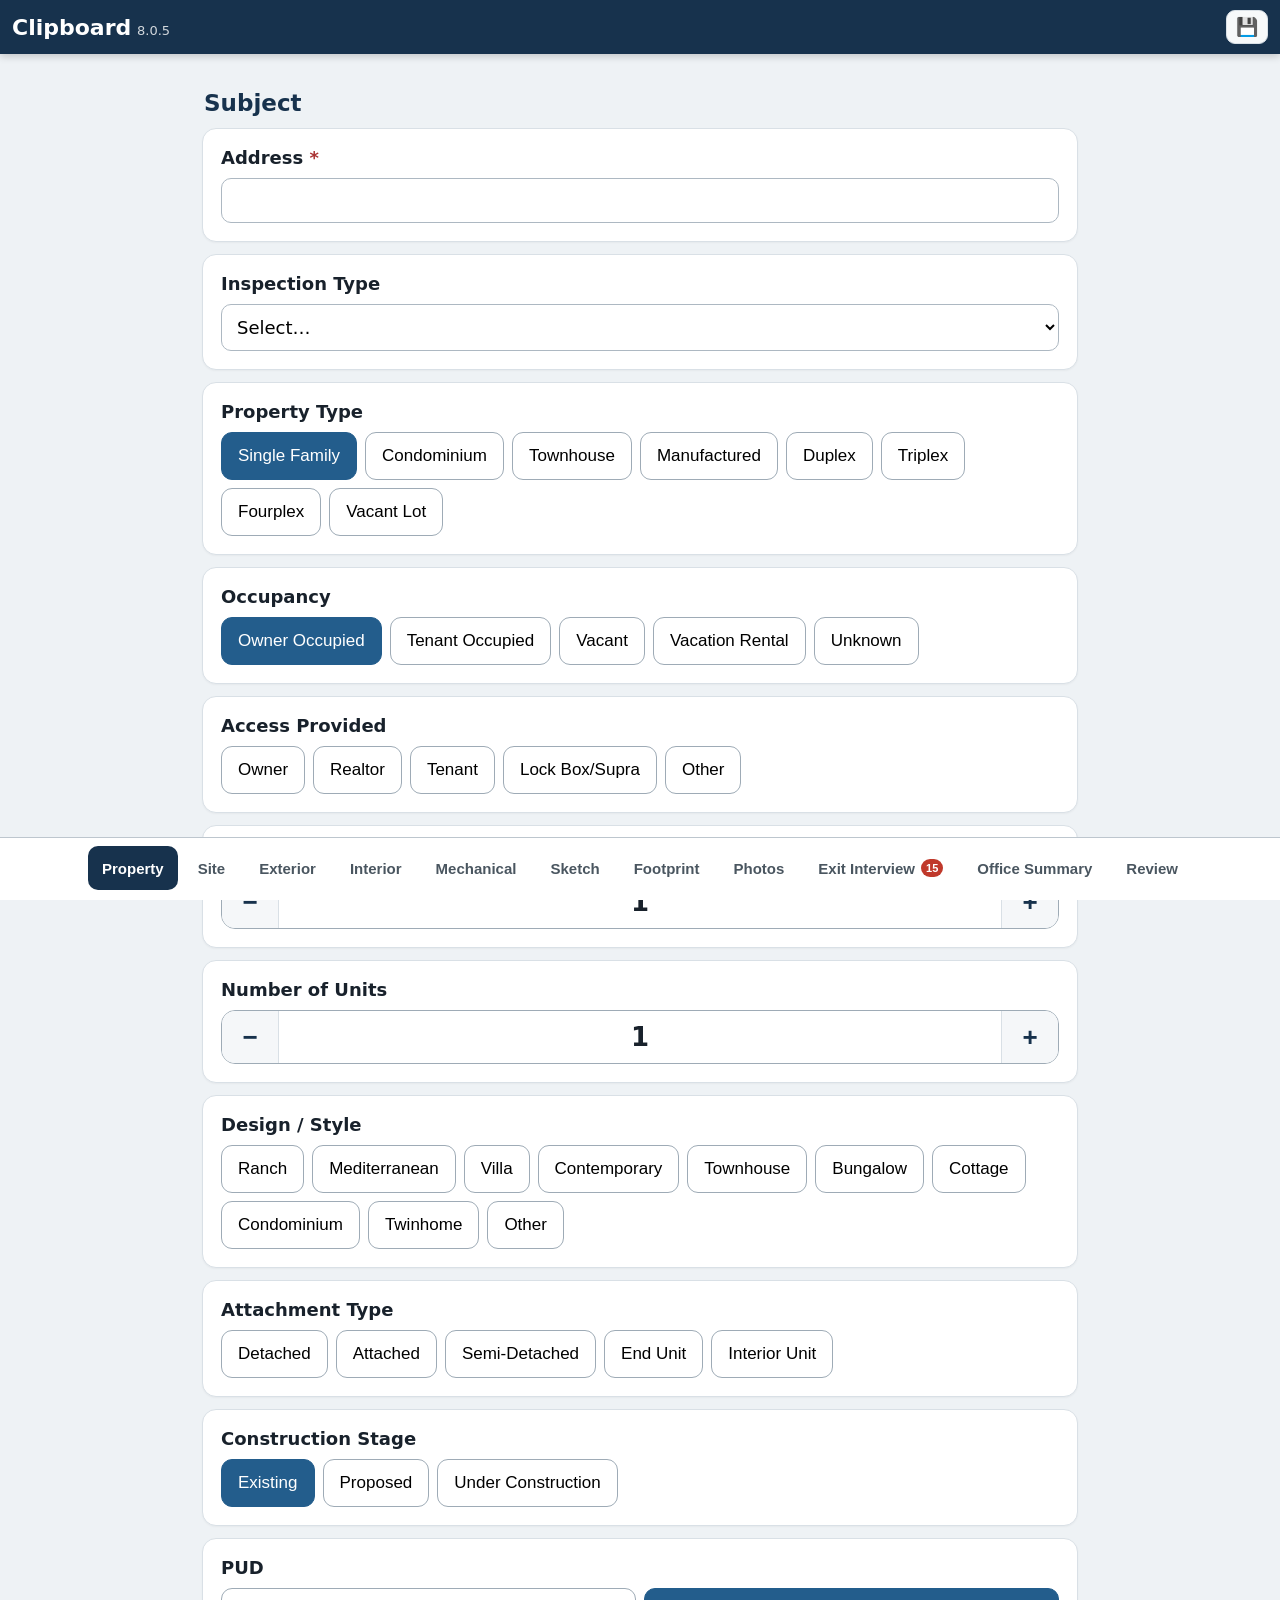
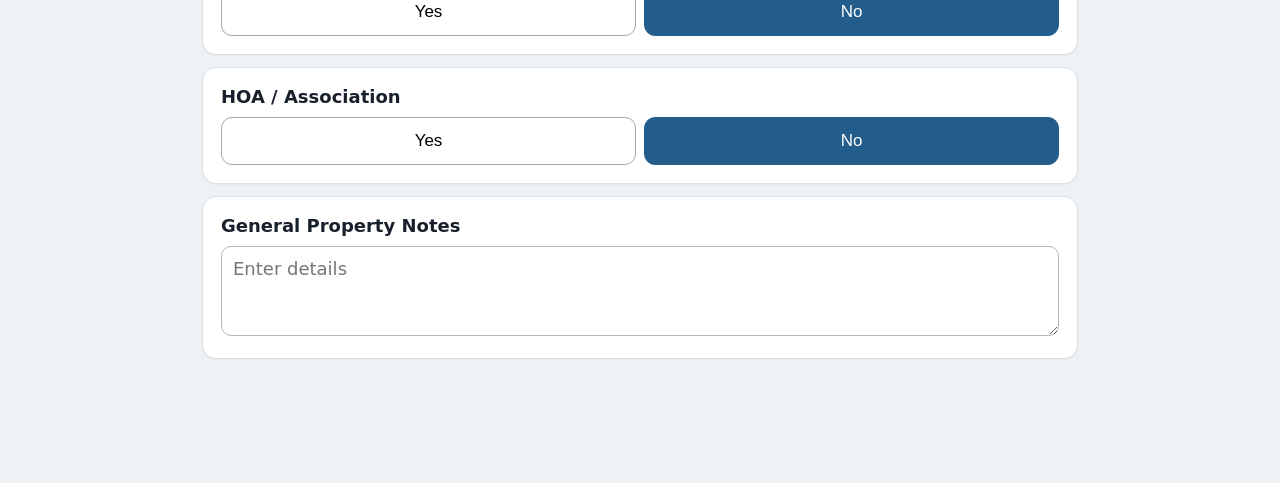
==== index.html @ 62db37e8 "Persist photo bytes via IndexedDB, render real thumbnails in PDF export; bump to 8.0.5 Root cause: s" ====
<!doctype html><html lang="en"><head><meta charset="utf-8"><meta name="viewport" content="width=device-width,initial-scale=1,maximum-scale=1,user-scalable=no,viewport-fit=cover"><title>Clipboard v8.0.5 Office Efficiency</title><link rel="manifest" href="manifest.json"><meta name="theme-color" content="#17324d"><style>
:root{--navy:#17324d;--blue:#235d8c;--ink:#18212b;--muted:#66727e;--line:#d9e0e6;--paper:#fff;--bg:#eef2f5;--warn:#fff3bf;--ok:#e6f4ea;--radius:14px}*{box-sizing:border-box}body{margin:0;background:var(--bg);color:var(--ink);font-family:system-ui,-apple-system,Segoe UI,Roboto,Arial,sans-serif;font-size:18px}header{position:sticky;top:0;z-index:20;background:var(--navy);color:#fff;padding:10px 12px;box-shadow:0 2px 8px #0003}.topline{display:flex;align-items:center;justify-content:space-between;gap:8px}.brand{font-weight:800;font-size:22px}.version{font-size:13px;opacity:.8}.counterbar[hidden]{display:none!important}.counterbar{display:flex;flex-wrap:wrap;gap:5px;margin-top:8px}.counterchip{flex:1 1 92px;min-width:0;background:#ffffff1c;border:1px solid #ffffff40;border-radius:10px;text-align:center;padding:5px 2px;font-size:12px}.counterchip b{display:block;font-size:21px}main{padding:12px 12px calc(112px + env(safe-area-inset-bottom));max-width:900px;margin:auto}.section-title{font-size:23px;margin:18px 2px 8px;color:var(--navy)}.field{background:var(--paper);border:1px solid var(--line);border-radius:var(--radius);padding:13px;margin:9px 0;box-shadow:0 1px 2px #0000000a}.field.required .label:after{content:' *';color:#a33}.field.flagged{border-color:#e3ad1d;background:#fffdf3}.field.compact{padding:8px 10px;margin:5px 0}.field.compact .control{margin-top:6px}.field.compact .note{margin-top:6px}.field.compact .photo-count{margin-top:3px}.field.compact .choices{gap:6px}.labelrow{display:flex;align-items:center;gap:8px;outline:none;border-radius:8px}.label{font-weight:700;flex:1}.field.active{border-color:var(--blue);box-shadow:0 0 0 2px #235d8c33}.tools{display:none;gap:6px}.field.active .tools{display:flex}.field.active .field-indicators{display:none}.field-indicators{display:flex;flex-wrap:wrap;gap:6px;margin-top:8px}.chip{display:inline-flex;align-items:center;gap:3px;font-size:12px;font-weight:750;border-radius:999px;padding:4px 10px;border:1px solid var(--line);background:#f2f5f7;color:var(--muted)}.chip-note{cursor:pointer;color:var(--navy);background:#eef6ff;border-color:#b9d5ee}.chip-flag{color:#a33;background:#fff3e0;border-color:#e3ad1d}.iconbtn{border:1px solid var(--line);background:#f7f9fa;border-radius:9px;padding:7px 9px;font-size:18px;line-height:1}.iconbtn.active{background:var(--warn);border-color:#d7a900}.control{margin-top:10px}input[type=text],input[type=date],input[type=time],input[type=number],select,textarea{width:100%;font:inherit;padding:11px;border:1px solid #adb8c2;border-radius:10px;background:#fff}textarea{min-height:90px;resize:vertical}.choices{display:flex;flex-wrap:wrap;gap:8px}.choice{border:1px solid #9eabb6;background:#fff;border-radius:11px;padding:10px 12px;min-height:44px;font-size:17px}.choice.selected{background:var(--blue);border-color:var(--blue);color:#fff}.toggle{display:flex;gap:8px}.toggle button{flex:1}.counter{display:grid;grid-template-columns:56px 1fr 56px;align-items:stretch;border:1.5px solid #9eabb6;border-radius:14px;overflow:hidden;background:#fff}.counter button{font-size:26px;min-height:52px;border:0;background:#f5f7f9;color:var(--navy);font-weight:800}.counter button:active{background:#e3e9ee}.counter output{display:flex;align-items:center;justify-content:center;font-weight:800;font-size:26px;border-left:1px solid #d9e0e6;border-right:1px solid #d9e0e6}.note{display:none;margin-top:10px}.note.open{display:block}.photo-input{display:none}.photo-count{font-size:13px;color:var(--muted);margin-top:6px}.tabs{position:fixed;left:0;right:0;bottom:0;z-index:30;display:flex;overflow-x:auto;-webkit-overflow-scrolling:touch;background:#fff;border-top:1px solid #bdc6ce;padding:8px 8px calc(10px + env(safe-area-inset-bottom));gap:6px;min-height:calc(52px + env(safe-area-inset-bottom))}.tab{flex:0 0 auto;border:0;background:transparent;border-radius:10px;padding:10px 14px;min-height:44px;display:flex;align-items:center;font-weight:700;color:#4a5660;white-space:nowrap;font-size:15px}.tab.active{background:var(--navy);color:#fff}.tab-badge{display:inline-flex;align-items:center;justify-content:center;min-width:18px;height:18px;padding:0 5px;margin-left:6px;border-radius:999px;background:#c0392b;color:#fff;font-size:11px;font-weight:800;line-height:1}.tab-badge[hidden]{display:none}.tab.active .tab-badge{background:#fff;color:var(--navy)}.empty{background:#fff;border-radius:14px;padding:22px;text-align:center;color:var(--muted)}.review-card{background:#fff;border-radius:14px;padding:14px;margin:10px 0;border:1px solid var(--line)}.review-line{display:flex;justify-content:space-between;padding:7px 0;border-bottom:1px solid #edf0f2}.review-line:last-child{border:0}.warning{background:var(--warn);border-radius:10px;padding:10px;margin:8px 0}.success{background:var(--ok);border-radius:10px;padding:10px;margin:8px 0}.actions{display:flex;gap:8px;flex-wrap:wrap;margin:12px 0}.action{border:0;border-radius:10px;padding:10px 14px;font-weight:750;background:var(--navy);color:#fff}.action.secondary{background:#fff;color:var(--navy);border:1px solid var(--navy)}.small{font-size:13px;color:var(--muted)}@media(min-width:700px){.counterbar{max-width:720px}.field{padding:18px;margin:12px 0}.tabs{justify-content:center}.choice{padding:12px 16px;min-height:48px}.action{padding:13px 18px;min-height:48px}.section-title{margin:24px 2px 10px}}.toast{position:fixed;left:50%;bottom:calc(70px + env(safe-area-inset-bottom));transform:translateX(-50%);background:var(--navy);color:#fff;padding:10px 16px;border-radius:10px;font-size:14px;font-weight:700;z-index:1000;box-shadow:0 4px 14px #0004;max-width:90vw;text-align:center;pointer-events:none}
.dev-diag-backdrop{position:fixed;inset:0;background:rgba(0,0,0,.35);z-index:2000;display:flex;align-items:center;justify-content:center;padding:20px}
.dev-diag-card{background:#fff;border-radius:14px;padding:18px;max-width:420px;width:100%;box-shadow:0 10px 40px #0005;position:relative}
.dev-diag-close{position:absolute;top:6px;right:8px;border:0;background:none;font-size:24px;line-height:1;color:var(--muted);padding:6px 10px}
.dev-diag-row{margin:8px 0;padding-bottom:8px;border-bottom:1px solid var(--line)}
.dev-diag-row:last-child{border-bottom:0;margin-bottom:0;padding-bottom:0}
.dev-diag-row b{display:block;font-size:11px;text-transform:uppercase;letter-spacing:.04em;color:var(--muted);margin-bottom:2px}
.dev-diag-row span{font-size:15px;font-weight:700;color:var(--ink);word-break:break-word}
.dev-diag-true{color:#1d7a43}
.dev-diag-false{color:#b42318}
.sketch-card{background:#fff;border:1px solid var(--line);border-radius:var(--radius);padding:12px}.sketch-toolbar{display:flex;flex-wrap:wrap;gap:8px;margin-bottom:9px}.sketch-stage{height:58vh;min-height:500px;overflow:hidden;position:relative;border:2px solid #9eabb6;border-radius:12px;background-color:#fff;background-image:linear-gradient(#dfe5ea 1px,transparent 1px),linear-gradient(90deg,#dfe5ea 1px,transparent 1px);background-size:25px 25px;touch-action:none}.sketch-viewport{position:absolute;inset:0;transform-origin:0 0}.sketch-background{position:absolute;left:0;top:0;width:100%;height:100%;object-fit:contain;opacity:.45;pointer-events:none}.sketch-stage canvas{position:absolute;left:0;top:0;width:100%;height:100%;touch-action:none}.sketch-status{padding-top:8px}.sketch-toolbar .choice.selected{background:var(--blue);color:#fff}
.review-summary{display:grid;grid-template-columns:repeat(4,1fr);gap:8px;margin:10px 0}.review-summary div{background:#fff;border:1px solid var(--line);border-radius:12px;padding:11px 5px;text-align:center}.review-summary b{display:block;font-size:25px;color:var(--navy)}.review-summary span{display:block;font-size:12px;color:var(--muted)}.review-heading{display:flex;justify-content:space-between;align-items:end;margin:18px 2px 8px}.review-heading span{font-size:13px;color:var(--muted)}.review-items{display:grid;gap:8px}.review-item{width:100%;display:grid;grid-template-columns:34px 1fr 20px;align-items:center;text-align:left;border:1px solid var(--line);border-radius:13px;background:#fff;padding:12px;font:inherit;color:var(--ink)}.review-item:active{transform:scale(.995)}.review-icon{font-size:22px;text-align:center}.review-copy b,.review-copy small,.review-copy em{display:block}.review-copy small{font-size:14px;margin-top:3px}.review-copy em{font-size:12px;color:var(--muted);font-style:normal;margin-top:5px}.review-arrow{font-size:30px;color:var(--muted)}.review-error{border-left:6px solid #b42318;background:#fff8f7}.review-warning{border-left:6px solid #d7a900;background:#fffdf3}.review-info{border-left:6px solid var(--blue)}.review-complete{padding:16px}.review-focus{outline:4px solid #f4c542;box-shadow:0 0 0 7px #f4c54244}@media(max-width:480px){.review-summary{grid-template-columns:repeat(2,1fr)}}

.sketch-manager{display:grid;grid-template-columns:1fr 1fr;gap:10px;margin-bottom:10px}.sketch-manager label{font-size:13px;font-weight:750;color:var(--muted)}.sketch-manager select{margin-top:4px;padding:9px}.sketch-help{background:#eef6fc;border-left:5px solid var(--blue);border-radius:10px;padding:10px 12px;margin-bottom:10px;font-size:14px}.sketch-toolbar.compact .action{padding:8px 10px}.sketch-toolbar .danger{border-color:#b42318;color:#b42318}.tools-primary{position:sticky;top:76px;z-index:8;background:#fff;padding:8px 0}.sketch-summary{margin-top:12px;display:grid;gap:8px}.sketch-gla{display:flex;justify-content:space-between;align-items:center;background:var(--navy);color:#fff;border-radius:12px;padding:12px}.sketch-gla b{font-size:22px}.sketch-summary-structure{border:1px solid var(--line);border-radius:11px;padding:10px;background:#f9fbfc}.sketch-summary-structure>b,.sketch-summary-structure>span,.sketch-summary-structure>small{display:block}.sketch-summary-structure>span{font-size:13px;color:var(--muted);margin:3px 0}.sketch-summary-structure>small{font-size:12px;color:var(--muted)}@media(max-width:560px){.sketch-manager{grid-template-columns:1fr}.tools-primary{top:68px}.sketch-toolbar .choice{font-size:14px;padding:8px 9px}}
.directional-panel{border:2px solid var(--blue);border-radius:14px;padding:12px;margin:10px 0;background:#f5faff}.directional-panel[hidden]{display:none!important}.directional-readout{display:flex;justify-content:space-between;gap:8px;align-items:center;margin-bottom:10px}.directional-readout b{font-size:20px;color:var(--navy)}.directional-readout span{font-size:13px;color:var(--muted);text-align:right}.wall-length-label,.tolerance-label{display:block;font-size:14px;font-weight:750;color:var(--navy)}.wall-length-label input{margin-top:5px;font-size:22px;font-weight:750;text-align:center}.direction-pad{display:grid;grid-template-columns:repeat(3,72px);grid-template-areas:". up ." "left . right" ". down .";justify-content:center;gap:7px;margin:12px 0}.direction-pad button{width:72px;height:62px;border:1px solid #8395a5;border-radius:14px;background:#fff;color:var(--navy);font-size:36px;font-weight:900;box-shadow:0 2px 5px #0001}.direction-pad button:active{background:var(--blue);color:#fff;transform:scale(.97)}.direction-pad [data-direction=up]{grid-area:up}.direction-pad [data-direction=left]{grid-area:left}.direction-pad [data-direction=right]{grid-area:right}.direction-pad [data-direction=down]{grid-area:down}.direction-actions{display:flex;flex-wrap:wrap;gap:7px;margin-bottom:10px}.direction-actions .action{flex:1 1 130px}.tolerance-label select{margin-top:5px}.sketch-stage{height:62vh;min-height:560px}@media(max-width:560px){.directional-readout{display:block}.directional-readout span{display:block;text-align:left;margin-top:3px}.sketch-card{padding:8px}.sketch-stage{height:58vh;min-height:500px}}.version-chip{font-size:12px;background:#17324d;color:#fff;border-radius:999px;padding:4px 8px;vertical-align:middle}.input-caption{font-size:12px;font-weight:800;color:#526579;text-transform:uppercase;letter-spacing:.04em;margin-top:12px}.absolute-pad{display:grid;grid-template-columns:repeat(4,1fr);gap:8px;margin:7px 0 12px}.absolute-pad button{min-height:58px;border:1px solid #8395a5;border-radius:13px;background:#fff;color:#17324d;font-size:30px;font-weight:900}.turn-grid{display:grid;grid-template-columns:repeat(2,1fr);gap:7px;margin:7px 0 12px}.turn-grid button{min-height:48px;border:1px solid #8395a5;border-radius:12px;background:#fff;color:#17324d;font-weight:800;font-size:15px}.absolute-pad button:active,.turn-grid button:active{background:#235d8c;color:#fff}.live-chain-log{border:1px dashed #1473e6;background:#eef6ff;border-radius:12px;padding:9px;margin:8px 0;display:flex;flex-direction:column;gap:3px;min-height:42px}.live-chain-log b{color:#1473e6}.live-chain-log span{font-size:13px;color:#38516a}.primary-actions #commitDirectional{background:#1473e6}.primary-actions{border-top:1px solid #ccd8e2;padding-top:10px}.sketch-stage{touch-action:none;overscroll-behavior:contain}@media(max-width:560px){.absolute-pad button{min-height:54px}.turn-grid button{font-size:14px}.direction-actions .action{flex:1 1 105px}}/* Clipboard v6.0 point-to-point sketch */
.point-help{display:flex;justify-content:space-between;gap:12px;align-items:center;background:#eef6ff;border:1px solid #b9d5ee;border-radius:12px;padding:10px 12px;margin:8px 0}.point-help span{color:#526579;font-size:13px}.point-status{display:flex;justify-content:space-between;gap:12px;align-items:center;padding:9px 2px}.point-status b{font-size:19px;color:#17324d}.point-status span{font-size:13px;color:#526579}.point-actions{margin-top:10px}.wall-dialog{position:fixed;inset:0;background:#0007;z-index:1000;display:grid;place-items:center;padding:18px}.wall-dialog[hidden]{display:none}.wall-dialog-card{width:min(430px,100%);background:#fff;border-radius:18px;padding:20px;box-shadow:0 20px 70px #0005}.wall-dialog-card>b{display:block;font-size:24px;color:#17324d;margin-bottom:5px}.wall-direction{font-size:14px;color:#526579;margin-bottom:12px}.voice-row{display:grid;grid-template-columns:1fr 58px;gap:8px}.voice-row input{font-size:28px;font-weight:800;text-align:center;min-height:58px}.voice-button{border:1px solid #8395a5;border-radius:13px;background:#fff;font-size:26px}.wall-dialog-actions{display:flex;gap:9px;margin-top:12px}.wall-dialog-actions .action{flex:1}.wall-dialog-card small{display:block;margin-top:10px;color:#526579}.sketch-stage{height:64vh;min-height:520px;touch-action:none;overscroll-behavior:contain}.sketch-stage canvas{cursor:crosshair}.sketch-viewport{will-change:transform}.sketch-manager{display:flex;gap:10px;flex-wrap:wrap}.sketch-manager label{flex:1 1 180px}@media(max-width:600px){.point-help,.point-status{display:block}.point-help span,.point-status span{display:block;margin-top:4px}.sketch-stage{height:58vh;min-height:430px}.point-actions .action{flex:1 1 90px}}


/* Clipboard v6.1 guide-point canvas */
.sketch-viewport{inset:auto;width:1600px;height:1100px}
.sketch-stage canvas{width:1600px;height:1100px}
.sketch-stage{background-size:25px 25px}
.closure-distance{font-size:30px;font-weight:850;color:#17324d;text-align:center;padding:14px;background:#fff8e6;border:1px solid #e4c27a;border-radius:12px}.closure-actions{flex-wrap:wrap}.closure-actions .action{flex:1 1 120px}
.sketch-mode-toggle{display:flex;gap:8px;margin:10px 0 8px}.mode-button{flex:1;min-height:44px;border:1px solid #8aa3bb;border-radius:12px;background:#fff;color:#17324d;font-weight:800;font-size:15px}.mode-button.active{background:#17324d;color:#fff;border-color:#17324d}.sketch-mode-toggle+.point-help{margin-top:0}
/* Clipboard 7.1.0 Field Sketch iPad input engine */
.field-sketch-card{background:#fff;border:1px solid var(--line);border-radius:14px;padding:14px}.fs-page-row{display:grid;grid-template-columns:minmax(200px,1fr) auto auto;gap:8px;align-items:end}.fs-page-row label{font-size:14px;font-weight:700}.fs-help{display:flex;flex-wrap:wrap;gap:8px 18px;background:#eaf3ff;border:1px solid #b9d3ef;border-radius:12px;padding:11px;margin:12px 0;font-size:15px}.fs-help span{color:#4f6274}
.fs-toolbar{display:grid;grid-template-columns:repeat(auto-fit,minmax(92px,1fr));gap:10px;margin:12px 0;touch-action:manipulation}.fs-toolbar button,.fs-actions button{min-height:64px;padding:8px 10px;border:2px solid #8fa1b2;border-radius:14px;background:#fff;color:var(--navy);font-size:26px;font-weight:800;display:flex;flex-direction:column;align-items:center;justify-content:center;gap:2px;box-shadow:0 2px 5px #0001;-webkit-user-select:none;user-select:none;-webkit-touch-callout:none}.fs-toolbar button span{font-size:15px;line-height:1.1}.fs-toolbar button.active{background:var(--navy);color:#fff;border-color:var(--navy);box-shadow:0 0 0 3px #9dccff}
.fs-selection-actions{display:flex;gap:8px;flex-wrap:wrap;margin:10px 0;padding:8px;background:#eaf3ff;border:1px solid #b9d3ef;border-radius:12px}.fs-selection-actions button{flex:1 1 90px}.fs-actions{display:flex;flex-wrap:wrap;gap:7px;margin:10px 0}.fs-actions button{min-height:48px;font-size:15px;flex-direction:row}.fs-status{font-size:15px;font-weight:700;min-height:28px;color:var(--muted);padding:5px 2px}
.fs-stage{position:relative;height:64vh;min-height:520px;max-width:100%;border:3px solid #9eabb6;border-radius:12px;background:#fff;overflow:hidden;touch-action:none;overscroll-behavior:none;-webkit-user-select:none;user-select:none;-webkit-touch-callout:none}
.fs-stage canvas{display:block;width:100%;height:100%;max-width:100%;touch-action:none;-webkit-user-select:none;user-select:none;-webkit-touch-callout:none;cursor:crosshair}
@media(max-width:700px){.fs-toolbar{grid-template-columns:repeat(auto-fit,minmax(58px,1fr))}.fs-toolbar button{min-height:60px;padding:6px 4px}.fs-toolbar button span{font-size:12px}.fs-stage{height:56vh;min-height:420px}.fs-page-row{grid-template-columns:1fr auto auto}}
@media(max-width:480px){.fs-toolbar button{font-size:22px}.fs-help{font-size:13px;padding:8px}.fs-status{font-size:13px}}
.fs-width-row{display:flex;gap:8px;margin:0 0 12px}.fs-width-row[hidden]{display:none}.fs-width-row button{flex:1;min-height:46px;border:2px solid #8fa1b2;border-radius:10px;background:#fff;color:#17324d;font-weight:700;font-size:15px}.fs-width-row button.active{background:#17324d;color:#fff;border-color:#17324d}
.fs-text-editor{position:absolute;z-index:5;min-width:140px;max-width:80%;padding:6px 8px;border:2px solid #1473e6;border-radius:8px;background:#fff;color:#17324d;font-family:system-ui;box-shadow:0 4px 14px rgba(20,40,60,.28);outline:none}.fs-text-editor.note{min-height:70px;resize:both}
.fs-text-editor-done{position:absolute;z-index:6;min-height:36px;padding:6px 12px;border:2px solid #1473e6;border-radius:8px;background:#1473e6;color:#fff;font-weight:700;font-size:14px}
/* Clipboard 8.0 Office Efficiency */
.iconbtn.listening{background:#ffe6e6;border-color:#b42318;animation:pulseVoice 1s infinite}@keyframes pulseVoice{50%{transform:scale(1.08)}}
.office-header{display:flex;justify-content:space-between;gap:12px;align-items:flex-start;background:#fff;border:1px solid var(--line);border-radius:16px;padding:16px;margin-bottom:12px}.office-header h2{margin:0;color:var(--navy)}.office-header span{display:block;color:var(--muted);font-size:14px;margin-top:4px}.office-stats{display:grid;grid-template-columns:repeat(4,1fr);gap:8px;margin:10px 0}.office-stats>div{background:#fff;border:1px solid var(--line);border-radius:13px;text-align:center;padding:10px}.office-stats b{display:block;font-size:26px;color:var(--navy)}.office-stats span{font-size:12px;color:var(--muted)}.copy-grid{display:grid;grid-template-columns:repeat(2,1fr);gap:8px;margin:12px 0}.office-section{background:#fff;border:1px solid var(--line);border-radius:16px;padding:14px;margin:12px 0}.office-section h3{margin:0 0 8px;color:var(--navy);border-bottom:3px solid #e8eddc;padding-bottom:7px}.office-row{display:flex;justify-content:space-between;gap:12px;padding:9px 3px;border-bottom:1px solid #edf0f2}.office-row:last-child{border-bottom:0}.office-row b,.office-row span,.office-row small{display:block}.office-row span{margin-top:2px}.office-row small{color:var(--muted);margin-top:4px}.office-meta{white-space:nowrap;color:var(--muted);font-size:13px}.office-flagged{background:#fff9e7;padding-left:8px;padding-right:8px;border-radius:8px}.office-alert{background:#fff3bf;border:1px solid #dfb83c;border-radius:13px;padding:12px;margin:12px 0}.office-alert b,.office-alert span{display:block}.office-alert span{font-size:13px;margin-top:4px}.follow-section{border-color:#e2b55d}.follow-line{padding:8px 2px;border-bottom:1px solid #f0e5cf}.follow-line:last-child{border-bottom:0}
.camera-gallery-row{display:flex;gap:8px;flex-wrap:wrap}.camera-gallery-row label{flex:1 1 130px;text-align:center}
@media(max-width:620px){.office-header{display:block}.office-header button{width:100%;margin-top:10px}.office-stats{grid-template-columns:repeat(2,1fr)}.copy-grid{grid-template-columns:1fr}.tools{flex-wrap:wrap;justify-content:flex-end}.iconbtn{min-width:46px}}
.print-header{display:none}.print-sketch-section{display:none}.print-photo-section{display:none}
@page{margin:0.4in}
@media print{
header,.tabs,.copy-grid,.actions,.office-header{display:none!important}
.print-header{display:block;margin-bottom:8px}
.print-header b{display:block;font-size:17pt;color:#000}
.print-header span{display:block;font-size:9.5pt;color:#333;margin-top:1px}
body{background:#fff;font-size:9.5pt;color:#000}
main{padding:0;max-width:none}
.office-stats{grid-template-columns:repeat(4,1fr);gap:4px;margin:6px 0}
.office-stats>div{box-shadow:none;padding:5px;border-radius:6px;break-inside:avoid}
.office-stats b{font-size:14pt}
.office-stats span{font-size:8pt}
.office-section{box-shadow:none;border:0;border-radius:0;padding:0;margin:8px 0}
.office-section h3{font-size:12pt;margin:0 0 3px;padding-bottom:2px;break-after:avoid}
.office-rows{column-count:2;column-gap:22px}
.office-row{break-inside:avoid;padding:2px 0;font-size:9.5pt}
.office-row b{font-size:9.5pt}
.office-row span,.office-row small{font-size:9pt}
.office-row.has-note,.office-row.wide{column-span:all}
.office-alert{padding:6px;margin:6px 0;font-size:9pt;break-inside:avoid}
.follow-line{padding:3px 0;font-size:9.5pt;break-inside:avoid}
.print-sketch-section{display:block}
.print-photo-section{display:block}
.print-sketch-block{break-inside:avoid;margin:8px 0}
.print-sketch-block h3{font-size:12pt;margin:0 0 3px;break-after:avoid}
.print-sketch-img{width:100%;height:auto;display:block}
.print-photo-section-title{font-size:12pt;margin:0 0 3px;break-after:avoid}
.print-photo-block{break-inside:avoid;margin:8px 0}
.print-photo-block h3{font-size:11pt;margin:0 0 4px;break-after:avoid}
.print-photo-grid{display:grid;grid-template-columns:1fr 1fr;gap:6px}
.print-photo{break-inside:avoid}
.print-photo img{width:100%;height:auto;display:block;border-radius:4px}
}
/* Footprint — Stage 1 isolated prototype. Separate class namespace (.fp-*); does not
   reuse or override any .fs-*/.sketch-* rule above, so the current Sketch tab is
   unaffected. */
.fp-card{background:#fff;border:1px solid var(--line);border-radius:14px;padding:12px}
.fp-toolbar{display:grid;grid-template-columns:repeat(5,1fr);gap:8px;margin:0 0 10px}
.fp-btn{min-height:60px;padding:6px 4px;border:2px solid #8fa1b2;border-radius:12px;background:#fff;color:var(--navy);font-size:24px;font-weight:800;display:flex;flex-direction:column;align-items:center;justify-content:center;gap:2px;-webkit-user-select:none;user-select:none;-webkit-touch-callout:none}
.fp-btn span{font-size:12px;line-height:1.1}
.fp-btn.active{background:var(--navy);color:#fff;border-color:var(--navy)}
.fp-overflow{display:flex;gap:8px;flex-wrap:wrap;margin:0 0 10px;padding:8px;background:#eef2f5;border:1px solid var(--line);border-radius:12px}
.fp-overflow[hidden]{display:none}
.fp-overflow-btn{flex:1 1 130px;min-height:44px;border:1px solid var(--navy);border-radius:10px;background:#fff;color:var(--navy);font-weight:700}
.fp-overflow-btn.danger{border-color:#b42318;color:#b42318}
.fp-stage{position:relative;height:70vh;min-height:520px;max-width:100%;border:2px solid #9eabb6;border-radius:12px;background:#fff;overflow:hidden;touch-action:none;overscroll-behavior:none;-webkit-user-select:none;user-select:none;-webkit-touch-callout:none}
.fp-stage canvas{display:block;width:100%;height:100%;touch-action:none;-webkit-user-select:none;user-select:none;-webkit-touch-callout:none;cursor:crosshair}
@media(max-width:480px){.fp-btn{font-size:20px;min-height:54px}.fp-btn span{font-size:11px}.fp-stage{height:60vh;min-height:420px}}
</style></head><body><header><div class="topline"><div><span class="brand" id="brand">Clipboard</span> <span class="version" id="version"></span></div><button class="iconbtn" id="saveBtn" title="Save">💾</button></div><div class="counterbar" id="counterbar" hidden></div></header><main><div id="screen"></div></main><nav class="tabs" id="tabs"></nav><script src="app.js?v=8.0.5"></script><script>
if('serviceWorker' in navigator){
  var hadController=!!navigator.serviceWorker.controller;
  navigator.serviceWorker.addEventListener('controllerchange',function(){
    if(hadController)location.reload();
  });
  window.addEventListener('load',function(){
    navigator.serviceWorker.register('sw.js',{updateViaCache:'none'}).then(function(reg){
      reg.update();
    }).catch(function(){});
  });
}
</script></body></html>
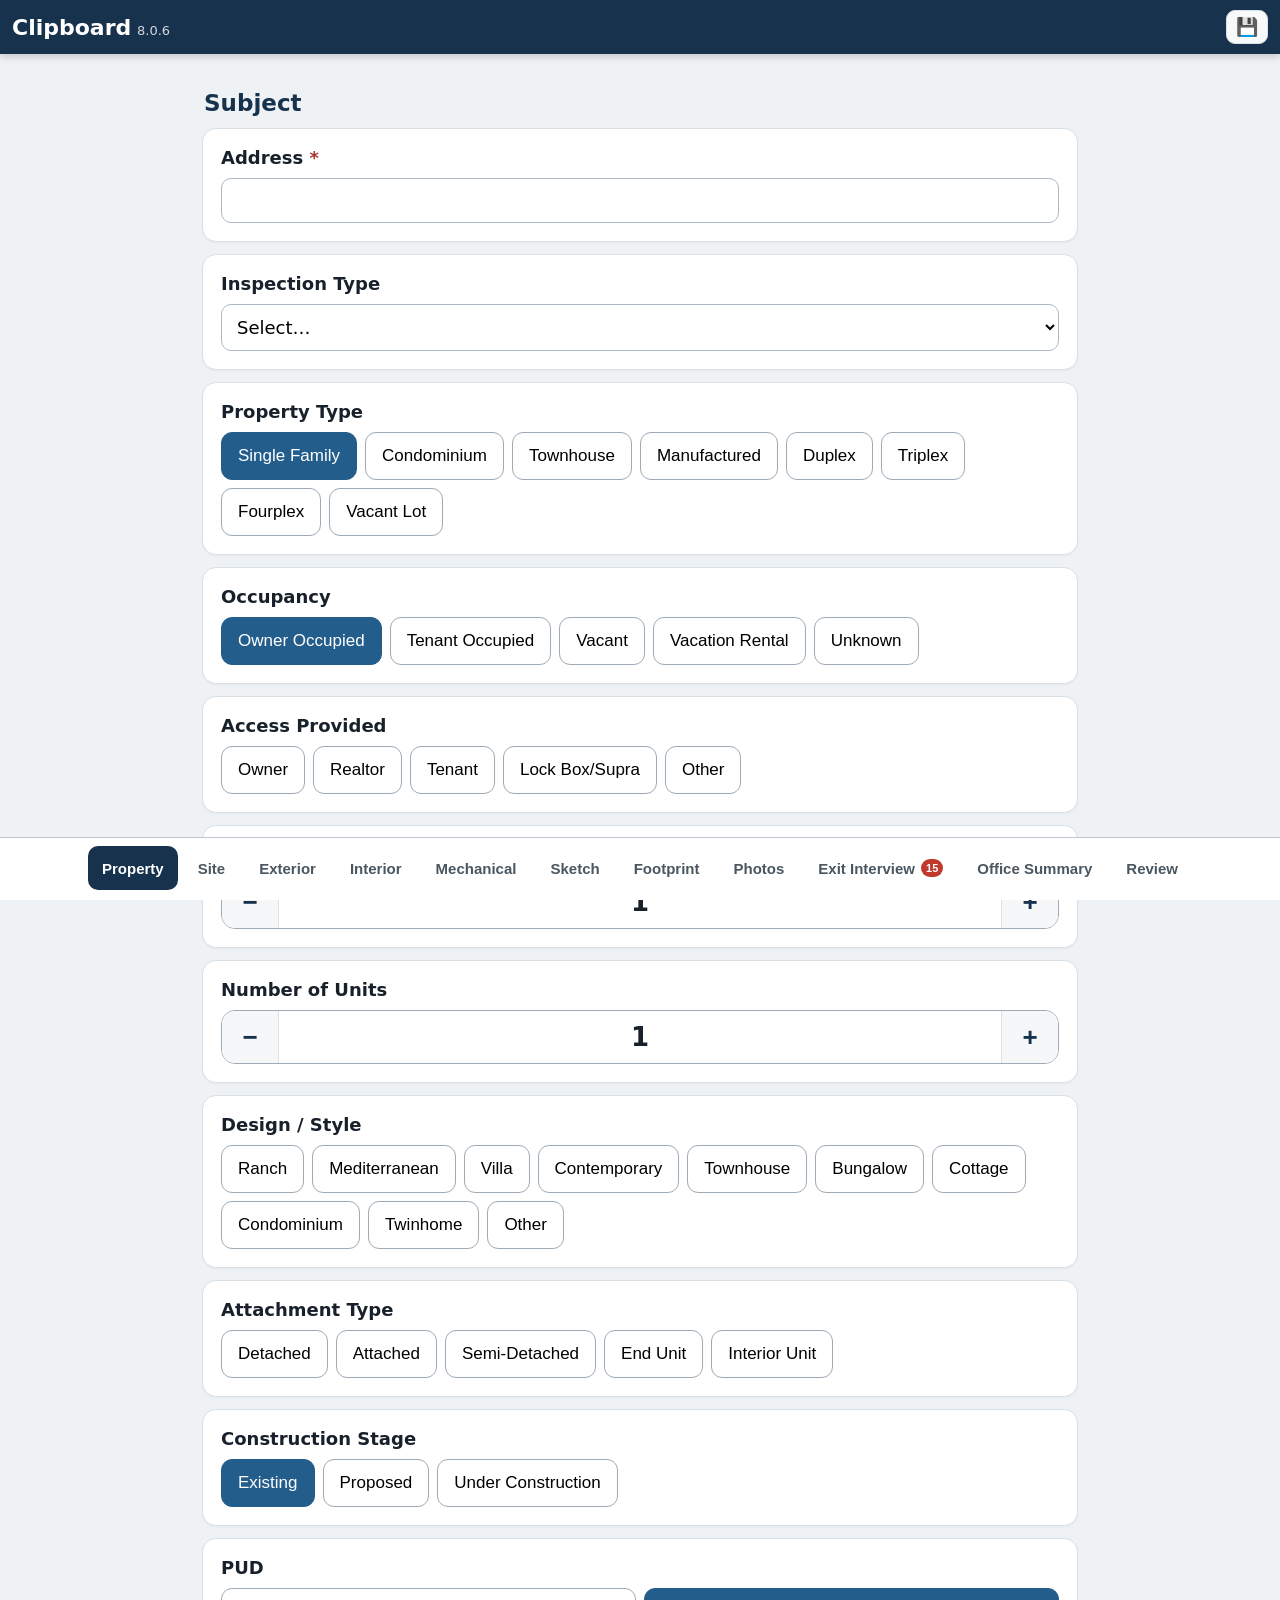
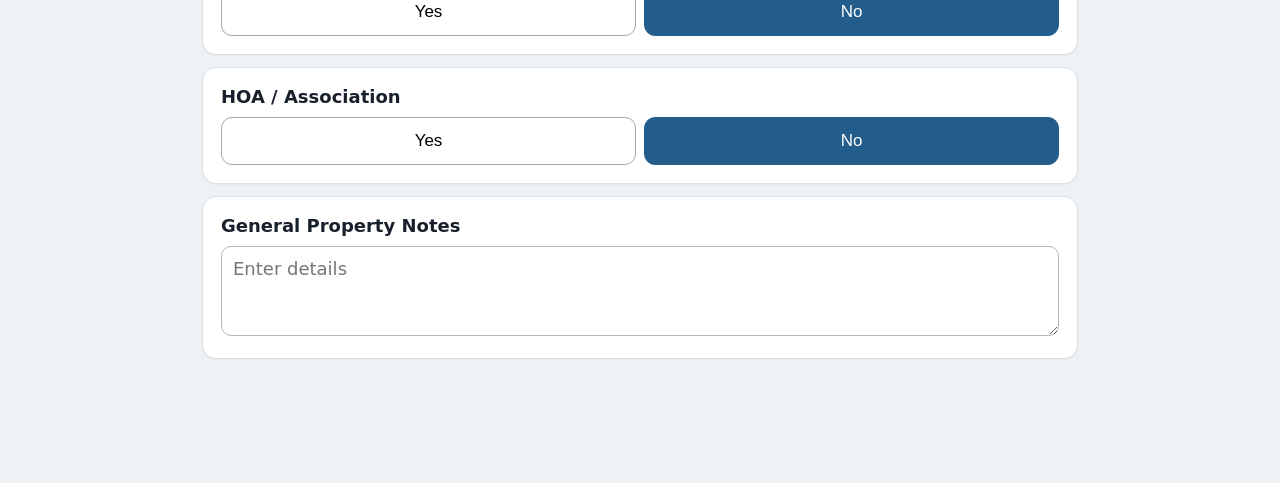
==== commit 66ee631a: "Streamline photo workflow: instant capture, structured labels, review page; bump to 8.0.6 Objective:" ====
--- a/index.html
+++ b/index.html
@@ -1,4 +1,4 @@
-<!doctype html><html lang="en"><head><meta charset="utf-8"><meta name="viewport" content="width=device-width,initial-scale=1,maximum-scale=1,user-scalable=no,viewport-fit=cover"><title>Clipboard v8.0.5 Office Efficiency</title><link rel="manifest" href="manifest.json"><meta name="theme-color" content="#17324d"><style>
+<!doctype html><html lang="en"><head><meta charset="utf-8"><meta name="viewport" content="width=device-width,initial-scale=1,maximum-scale=1,user-scalable=no,viewport-fit=cover"><title>Clipboard v8.0.6 Office Efficiency</title><link rel="manifest" href="manifest.json"><meta name="theme-color" content="#17324d"><style>
 :root{--navy:#17324d;--blue:#235d8c;--ink:#18212b;--muted:#66727e;--line:#d9e0e6;--paper:#fff;--bg:#eef2f5;--warn:#fff3bf;--ok:#e6f4ea;--radius:14px}*{box-sizing:border-box}body{margin:0;background:var(--bg);color:var(--ink);font-family:system-ui,-apple-system,Segoe UI,Roboto,Arial,sans-serif;font-size:18px}header{position:sticky;top:0;z-index:20;background:var(--navy);color:#fff;padding:10px 12px;box-shadow:0 2px 8px #0003}.topline{display:flex;align-items:center;justify-content:space-between;gap:8px}.brand{font-weight:800;font-size:22px}.version{font-size:13px;opacity:.8}.counterbar[hidden]{display:none!important}.counterbar{display:flex;flex-wrap:wrap;gap:5px;margin-top:8px}.counterchip{flex:1 1 92px;min-width:0;background:#ffffff1c;border:1px solid #ffffff40;border-radius:10px;text-align:center;padding:5px 2px;font-size:12px}.counterchip b{display:block;font-size:21px}main{padding:12px 12px calc(112px + env(safe-area-inset-bottom));max-width:900px;margin:auto}.section-title{font-size:23px;margin:18px 2px 8px;color:var(--navy)}.field{background:var(--paper);border:1px solid var(--line);border-radius:var(--radius);padding:13px;margin:9px 0;box-shadow:0 1px 2px #0000000a}.field.required .label:after{content:' *';color:#a33}.field.flagged{border-color:#e3ad1d;background:#fffdf3}.field.compact{padding:8px 10px;margin:5px 0}.field.compact .control{margin-top:6px}.field.compact .note{margin-top:6px}.field.compact .photo-count{margin-top:3px}.field.compact .choices{gap:6px}.labelrow{display:flex;align-items:center;gap:8px;outline:none;border-radius:8px}.label{font-weight:700;flex:1}.field.active{border-color:var(--blue);box-shadow:0 0 0 2px #235d8c33}.tools{display:none;gap:6px}.field.active .tools{display:flex}.field.active .field-indicators{display:none}.field-indicators{display:flex;flex-wrap:wrap;gap:6px;margin-top:8px}.chip{display:inline-flex;align-items:center;gap:3px;font-size:12px;font-weight:750;border-radius:999px;padding:4px 10px;border:1px solid var(--line);background:#f2f5f7;color:var(--muted)}.chip-note{cursor:pointer;color:var(--navy);background:#eef6ff;border-color:#b9d5ee}.chip-flag{color:#a33;background:#fff3e0;border-color:#e3ad1d}.iconbtn{border:1px solid var(--line);background:#f7f9fa;border-radius:9px;padding:7px 9px;font-size:18px;line-height:1}.iconbtn.active{background:var(--warn);border-color:#d7a900}.control{margin-top:10px}input[type=text],input[type=date],input[type=time],input[type=number],select,textarea{width:100%;font:inherit;padding:11px;border:1px solid #adb8c2;border-radius:10px;background:#fff}textarea{min-height:90px;resize:vertical}.choices{display:flex;flex-wrap:wrap;gap:8px}.choice{border:1px solid #9eabb6;background:#fff;border-radius:11px;padding:10px 12px;min-height:44px;font-size:17px}.choice.selected{background:var(--blue);border-color:var(--blue);color:#fff}.toggle{display:flex;gap:8px}.toggle button{flex:1}.counter{display:grid;grid-template-columns:56px 1fr 56px;align-items:stretch;border:1.5px solid #9eabb6;border-radius:14px;overflow:hidden;background:#fff}.counter button{font-size:26px;min-height:52px;border:0;background:#f5f7f9;color:var(--navy);font-weight:800}.counter button:active{background:#e3e9ee}.counter output{display:flex;align-items:center;justify-content:center;font-weight:800;font-size:26px;border-left:1px solid #d9e0e6;border-right:1px solid #d9e0e6}.note{display:none;margin-top:10px}.note.open{display:block}.photo-input{display:none}.photo-count{font-size:13px;color:var(--muted);margin-top:6px}.tabs{position:fixed;left:0;right:0;bottom:0;z-index:30;display:flex;overflow-x:auto;-webkit-overflow-scrolling:touch;background:#fff;border-top:1px solid #bdc6ce;padding:8px 8px calc(10px + env(safe-area-inset-bottom));gap:6px;min-height:calc(52px + env(safe-area-inset-bottom))}.tab{flex:0 0 auto;border:0;background:transparent;border-radius:10px;padding:10px 14px;min-height:44px;display:flex;align-items:center;font-weight:700;color:#4a5660;white-space:nowrap;font-size:15px}.tab.active{background:var(--navy);color:#fff}.tab-badge{display:inline-flex;align-items:center;justify-content:center;min-width:18px;height:18px;padding:0 5px;margin-left:6px;border-radius:999px;background:#c0392b;color:#fff;font-size:11px;font-weight:800;line-height:1}.tab-badge[hidden]{display:none}.tab.active .tab-badge{background:#fff;color:var(--navy)}.empty{background:#fff;border-radius:14px;padding:22px;text-align:center;color:var(--muted)}.review-card{background:#fff;border-radius:14px;padding:14px;margin:10px 0;border:1px solid var(--line)}.review-line{display:flex;justify-content:space-between;padding:7px 0;border-bottom:1px solid #edf0f2}.review-line:last-child{border:0}.warning{background:var(--warn);border-radius:10px;padding:10px;margin:8px 0}.success{background:var(--ok);border-radius:10px;padding:10px;margin:8px 0}.actions{display:flex;gap:8px;flex-wrap:wrap;margin:12px 0}.action{border:0;border-radius:10px;padding:10px 14px;font-weight:750;background:var(--navy);color:#fff}.action.secondary{background:#fff;color:var(--navy);border:1px solid var(--navy)}.small{font-size:13px;color:var(--muted)}@media(min-width:700px){.counterbar{max-width:720px}.field{padding:18px;margin:12px 0}.tabs{justify-content:center}.choice{padding:12px 16px;min-height:48px}.action{padding:13px 18px;min-height:48px}.section-title{margin:24px 2px 10px}}.toast{position:fixed;left:50%;bottom:calc(70px + env(safe-area-inset-bottom));transform:translateX(-50%);background:var(--navy);color:#fff;padding:10px 16px;border-radius:10px;font-size:14px;font-weight:700;z-index:1000;box-shadow:0 4px 14px #0004;max-width:90vw;text-align:center;pointer-events:none}
 .dev-diag-backdrop{position:fixed;inset:0;background:rgba(0,0,0,.35);z-index:2000;display:flex;align-items:center;justify-content:center;padding:20px}
 .dev-diag-card{background:#fff;border-radius:14px;padding:18px;max-width:420px;width:100%;box-shadow:0 10px 40px #0005;position:relative}
@@ -9,6 +9,26 @@
 .dev-diag-row span{font-size:15px;font-weight:700;color:var(--ink);word-break:break-word}
 .dev-diag-true{color:#1d7a43}
 .dev-diag-false{color:#b42318}
+.action.danger{background:#b42318}
+.photos-grid{display:grid;grid-template-columns:repeat(2,1fr);gap:10px;margin:10px 0}
+@media(min-width:700px){.photos-grid{grid-template-columns:repeat(3,1fr)}}
+@media(min-width:1000px){.photos-grid{grid-template-columns:repeat(auto-fill,minmax(150px,1fr))}}
+.photo-thumb{display:flex;flex-direction:column;align-items:stretch;gap:4px;padding:8px;border:1px solid var(--line);border-radius:12px;background:#fff;text-align:left;position:relative}
+.photo-thumb-img{display:block;width:100%;aspect-ratio:1;border-radius:8px;overflow:hidden;background:#eef2f5}
+.photo-thumb-img img{width:100%;height:100%;object-fit:cover;display:block}
+.photo-thumb-label{font-weight:750;font-size:14px;color:var(--ink);overflow:hidden;text-overflow:ellipsis;white-space:nowrap}
+.photo-thumb-sub{font-size:12px;color:var(--muted);overflow:hidden;text-overflow:ellipsis;white-space:nowrap}
+.photo-thumb-caption-flag{position:absolute;top:10px;right:10px;background:#fff;border-radius:999px;padding:2px 5px;font-size:12px;box-shadow:0 1px 4px #0003}
+.photo-editor-backdrop{position:fixed;inset:0;background:rgba(0,0,0,.45);z-index:2000;display:flex;align-items:center;justify-content:center;padding:16px;overflow-y:auto}
+.photo-editor-card{background:#fff;border-radius:14px;padding:18px;max-width:440px;width:100%;box-shadow:0 10px 40px #0005;position:relative;max-height:92vh;overflow-y:auto}
+.photo-editor-preview{width:100%;max-height:240px;object-fit:contain;background:#eef2f5;border-radius:10px;margin-bottom:12px}
+.pe-field{display:block;font-size:12px;font-weight:750;color:var(--muted);margin:10px 0}
+.pe-field input,.pe-field textarea,.pe-field select{margin-top:4px;font:inherit}
+.pe-field textarea{min-height:60px}
+.pe-actions{display:flex;gap:8px;margin-top:10px}
+.pe-actions .action{flex:1;text-align:center}
+.photo-fullscreen-backdrop{position:fixed;inset:0;background:#000;z-index:2100;display:flex;align-items:center;justify-content:center;padding:10px}
+.photo-fullscreen-backdrop img{max-width:100%;max-height:100%;object-fit:contain}
 .sketch-card{background:#fff;border:1px solid var(--line);border-radius:var(--radius);padding:12px}.sketch-toolbar{display:flex;flex-wrap:wrap;gap:8px;margin-bottom:9px}.sketch-stage{height:58vh;min-height:500px;overflow:hidden;position:relative;border:2px solid #9eabb6;border-radius:12px;background-color:#fff;background-image:linear-gradient(#dfe5ea 1px,transparent 1px),linear-gradient(90deg,#dfe5ea 1px,transparent 1px);background-size:25px 25px;touch-action:none}.sketch-viewport{position:absolute;inset:0;transform-origin:0 0}.sketch-background{position:absolute;left:0;top:0;width:100%;height:100%;object-fit:contain;opacity:.45;pointer-events:none}.sketch-stage canvas{position:absolute;left:0;top:0;width:100%;height:100%;touch-action:none}.sketch-status{padding-top:8px}.sketch-toolbar .choice.selected{background:var(--blue);color:#fff}
 .review-summary{display:grid;grid-template-columns:repeat(4,1fr);gap:8px;margin:10px 0}.review-summary div{background:#fff;border:1px solid var(--line);border-radius:12px;padding:11px 5px;text-align:center}.review-summary b{display:block;font-size:25px;color:var(--navy)}.review-summary span{display:block;font-size:12px;color:var(--muted)}.review-heading{display:flex;justify-content:space-between;align-items:end;margin:18px 2px 8px}.review-heading span{font-size:13px;color:var(--muted)}.review-items{display:grid;gap:8px}.review-item{width:100%;display:grid;grid-template-columns:34px 1fr 20px;align-items:center;text-align:left;border:1px solid var(--line);border-radius:13px;background:#fff;padding:12px;font:inherit;color:var(--ink)}.review-item:active{transform:scale(.995)}.review-icon{font-size:22px;text-align:center}.review-copy b,.review-copy small,.review-copy em{display:block}.review-copy small{font-size:14px;margin-top:3px}.review-copy em{font-size:12px;color:var(--muted);font-style:normal;margin-top:5px}.review-arrow{font-size:30px;color:var(--muted)}.review-error{border-left:6px solid #b42318;background:#fff8f7}.review-warning{border-left:6px solid #d7a900;background:#fffdf3}.review-info{border-left:6px solid var(--blue)}.review-complete{padding:16px}.review-focus{outline:4px solid #f4c542;box-shadow:0 0 0 7px #f4c54244}@media(max-width:480px){.review-summary{grid-template-columns:repeat(2,1fr)}}
 
@@ -67,11 +87,11 @@
 .print-sketch-block h3{font-size:12pt;margin:0 0 3px;break-after:avoid}
 .print-sketch-img{width:100%;height:auto;display:block}
 .print-photo-section-title{font-size:12pt;margin:0 0 3px;break-after:avoid}
-.print-photo-block{break-inside:avoid;margin:8px 0}
-.print-photo-block h3{font-size:11pt;margin:0 0 4px;break-after:avoid}
-.print-photo-grid{display:grid;grid-template-columns:1fr 1fr;gap:6px}
-.print-photo{break-inside:avoid}
+.print-photo-grid{display:grid;grid-template-columns:1fr 1fr;gap:10px}
+.print-photo{break-inside:avoid;margin:0 0 6px}
+.print-photo-label{display:block;font-size:10pt;margin-bottom:2px;break-after:avoid}
 .print-photo img{width:100%;height:auto;display:block;border-radius:4px}
+.print-photo-caption{font-size:9pt;color:#333;margin-top:2px}
 }
 /* Footprint — Stage 1 isolated prototype. Separate class namespace (.fp-*); does not
    reuse or override any .fs-*/.sketch-* rule above, so the current Sketch tab is
@@ -88,7 +108,7 @@
 .fp-stage{position:relative;height:70vh;min-height:520px;max-width:100%;border:2px solid #9eabb6;border-radius:12px;background:#fff;overflow:hidden;touch-action:none;overscroll-behavior:none;-webkit-user-select:none;user-select:none;-webkit-touch-callout:none}
 .fp-stage canvas{display:block;width:100%;height:100%;touch-action:none;-webkit-user-select:none;user-select:none;-webkit-touch-callout:none;cursor:crosshair}
 @media(max-width:480px){.fp-btn{font-size:20px;min-height:54px}.fp-btn span{font-size:11px}.fp-stage{height:60vh;min-height:420px}}
-</style></head><body><header><div class="topline"><div><span class="brand" id="brand">Clipboard</span> <span class="version" id="version"></span></div><button class="iconbtn" id="saveBtn" title="Save">💾</button></div><div class="counterbar" id="counterbar" hidden></div></header><main><div id="screen"></div></main><nav class="tabs" id="tabs"></nav><script src="app.js?v=8.0.5"></script><script>
+</style></head><body><header><div class="topline"><div><span class="brand" id="brand">Clipboard</span> <span class="version" id="version"></span></div><button class="iconbtn" id="saveBtn" title="Save">💾</button></div><div class="counterbar" id="counterbar" hidden></div></header><main><div id="screen"></div></main><nav class="tabs" id="tabs"></nav><script src="app.js?v=8.0.6"></script><script>
 if('serviceWorker' in navigator){
   var hadController=!!navigator.serviceWorker.controller;
   navigator.serviceWorker.addEventListener('controllerchange',function(){
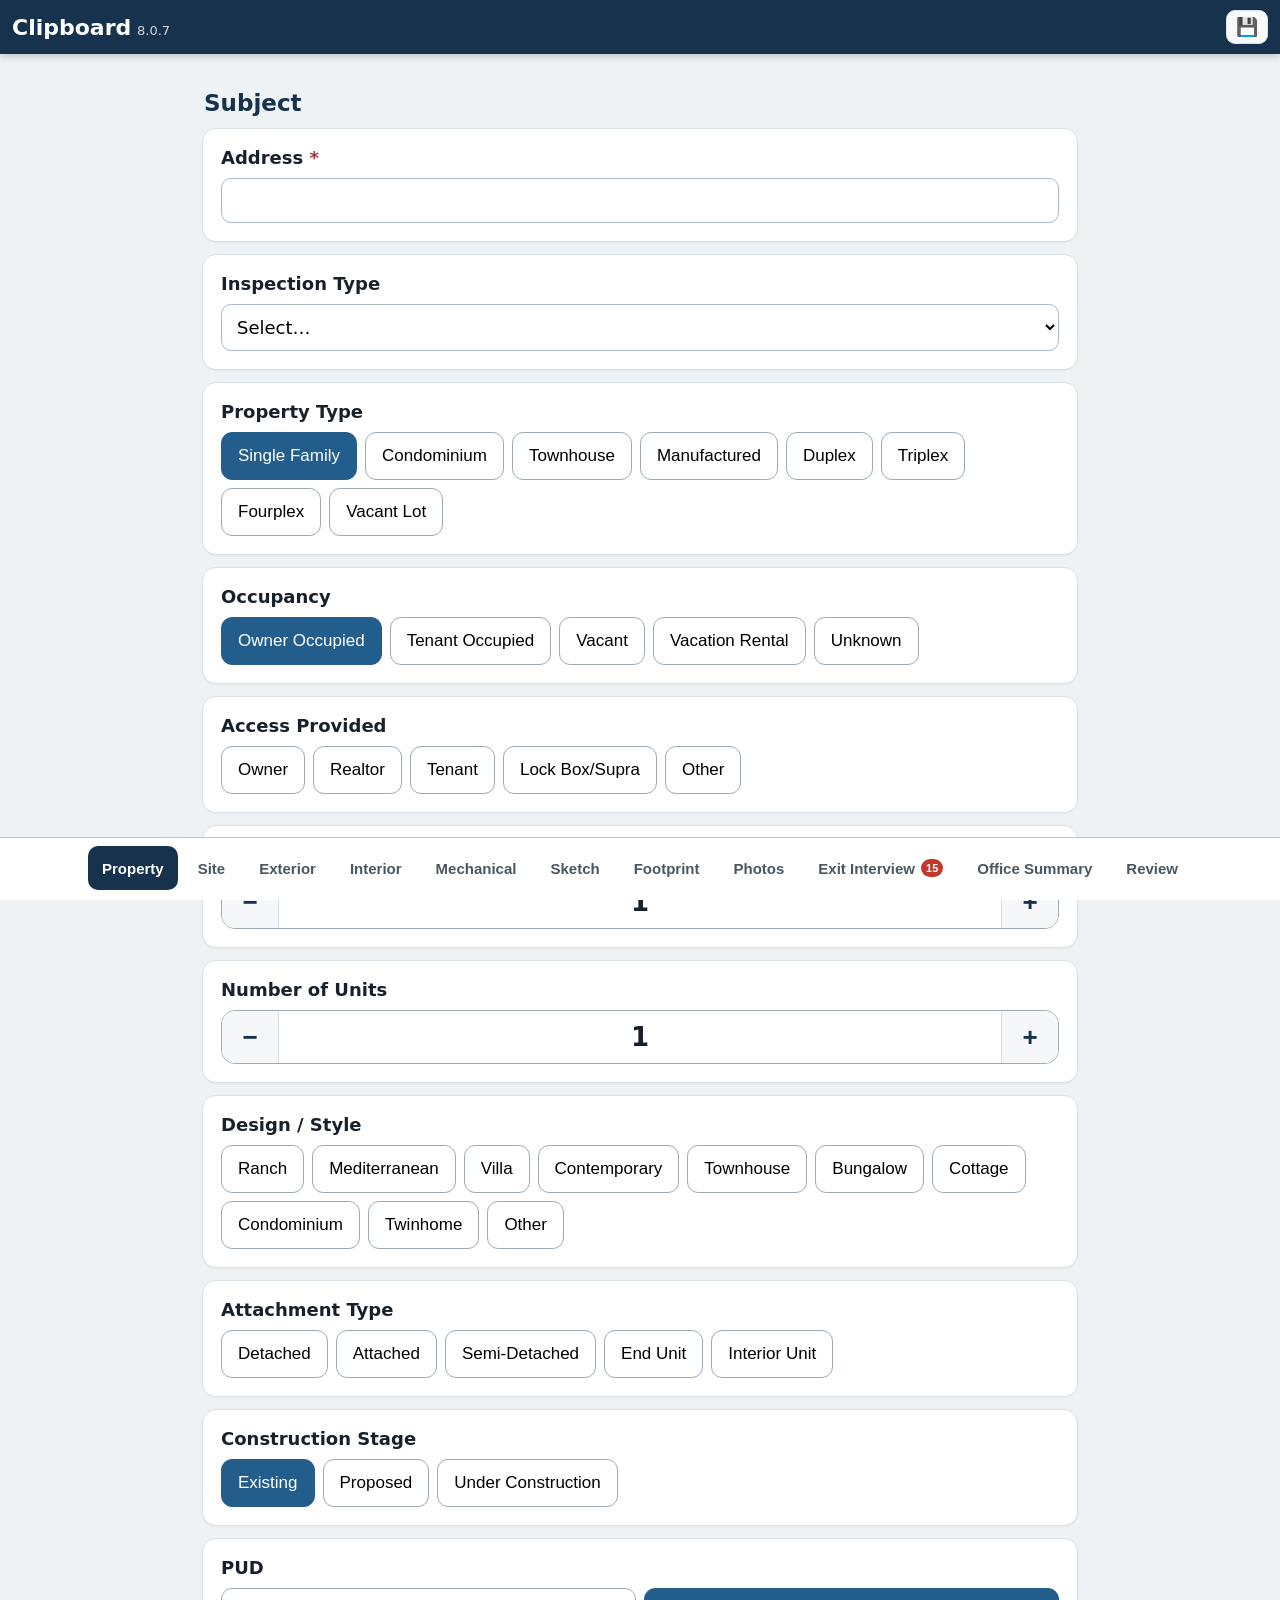
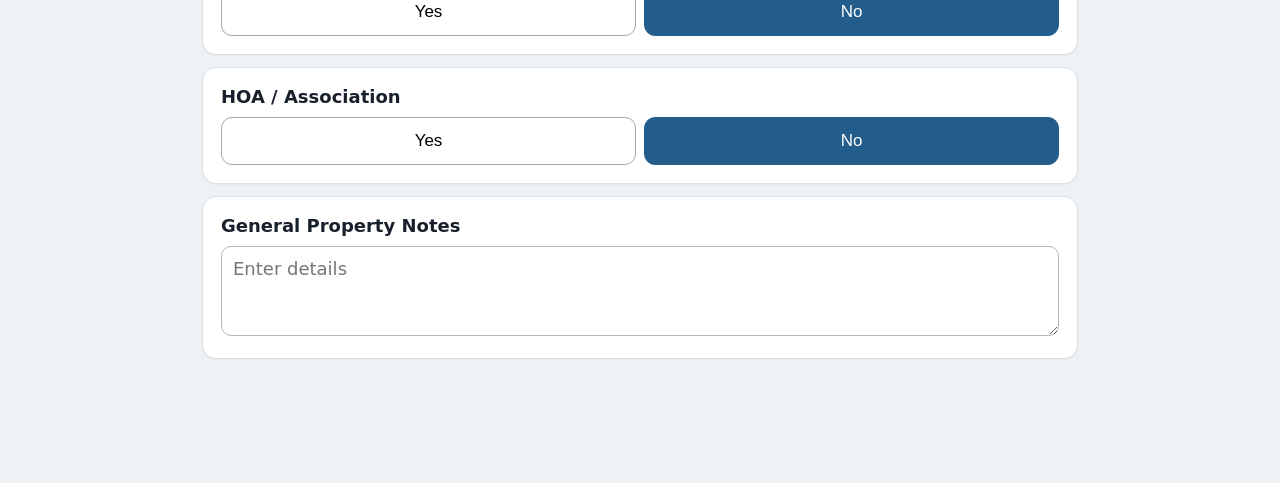
==== commit bae43d7a: "Add dynamic field highlighting and guided attention; bump to 8.0.7 Enhances the Dynamic Rules system" ====
--- a/index.html
+++ b/index.html
@@ -1,5 +1,9 @@
-<!doctype html><html lang="en"><head><meta charset="utf-8"><meta name="viewport" content="width=device-width,initial-scale=1,maximum-scale=1,user-scalable=no,viewport-fit=cover"><title>Clipboard v8.0.6 Office Efficiency</title><link rel="manifest" href="manifest.json"><meta name="theme-color" content="#17324d"><style>
-:root{--navy:#17324d;--blue:#235d8c;--ink:#18212b;--muted:#66727e;--line:#d9e0e6;--paper:#fff;--bg:#eef2f5;--warn:#fff3bf;--ok:#e6f4ea;--radius:14px}*{box-sizing:border-box}body{margin:0;background:var(--bg);color:var(--ink);font-family:system-ui,-apple-system,Segoe UI,Roboto,Arial,sans-serif;font-size:18px}header{position:sticky;top:0;z-index:20;background:var(--navy);color:#fff;padding:10px 12px;box-shadow:0 2px 8px #0003}.topline{display:flex;align-items:center;justify-content:space-between;gap:8px}.brand{font-weight:800;font-size:22px}.version{font-size:13px;opacity:.8}.counterbar[hidden]{display:none!important}.counterbar{display:flex;flex-wrap:wrap;gap:5px;margin-top:8px}.counterchip{flex:1 1 92px;min-width:0;background:#ffffff1c;border:1px solid #ffffff40;border-radius:10px;text-align:center;padding:5px 2px;font-size:12px}.counterchip b{display:block;font-size:21px}main{padding:12px 12px calc(112px + env(safe-area-inset-bottom));max-width:900px;margin:auto}.section-title{font-size:23px;margin:18px 2px 8px;color:var(--navy)}.field{background:var(--paper);border:1px solid var(--line);border-radius:var(--radius);padding:13px;margin:9px 0;box-shadow:0 1px 2px #0000000a}.field.required .label:after{content:' *';color:#a33}.field.flagged{border-color:#e3ad1d;background:#fffdf3}.field.compact{padding:8px 10px;margin:5px 0}.field.compact .control{margin-top:6px}.field.compact .note{margin-top:6px}.field.compact .photo-count{margin-top:3px}.field.compact .choices{gap:6px}.labelrow{display:flex;align-items:center;gap:8px;outline:none;border-radius:8px}.label{font-weight:700;flex:1}.field.active{border-color:var(--blue);box-shadow:0 0 0 2px #235d8c33}.tools{display:none;gap:6px}.field.active .tools{display:flex}.field.active .field-indicators{display:none}.field-indicators{display:flex;flex-wrap:wrap;gap:6px;margin-top:8px}.chip{display:inline-flex;align-items:center;gap:3px;font-size:12px;font-weight:750;border-radius:999px;padding:4px 10px;border:1px solid var(--line);background:#f2f5f7;color:var(--muted)}.chip-note{cursor:pointer;color:var(--navy);background:#eef6ff;border-color:#b9d5ee}.chip-flag{color:#a33;background:#fff3e0;border-color:#e3ad1d}.iconbtn{border:1px solid var(--line);background:#f7f9fa;border-radius:9px;padding:7px 9px;font-size:18px;line-height:1}.iconbtn.active{background:var(--warn);border-color:#d7a900}.control{margin-top:10px}input[type=text],input[type=date],input[type=time],input[type=number],select,textarea{width:100%;font:inherit;padding:11px;border:1px solid #adb8c2;border-radius:10px;background:#fff}textarea{min-height:90px;resize:vertical}.choices{display:flex;flex-wrap:wrap;gap:8px}.choice{border:1px solid #9eabb6;background:#fff;border-radius:11px;padding:10px 12px;min-height:44px;font-size:17px}.choice.selected{background:var(--blue);border-color:var(--blue);color:#fff}.toggle{display:flex;gap:8px}.toggle button{flex:1}.counter{display:grid;grid-template-columns:56px 1fr 56px;align-items:stretch;border:1.5px solid #9eabb6;border-radius:14px;overflow:hidden;background:#fff}.counter button{font-size:26px;min-height:52px;border:0;background:#f5f7f9;color:var(--navy);font-weight:800}.counter button:active{background:#e3e9ee}.counter output{display:flex;align-items:center;justify-content:center;font-weight:800;font-size:26px;border-left:1px solid #d9e0e6;border-right:1px solid #d9e0e6}.note{display:none;margin-top:10px}.note.open{display:block}.photo-input{display:none}.photo-count{font-size:13px;color:var(--muted);margin-top:6px}.tabs{position:fixed;left:0;right:0;bottom:0;z-index:30;display:flex;overflow-x:auto;-webkit-overflow-scrolling:touch;background:#fff;border-top:1px solid #bdc6ce;padding:8px 8px calc(10px + env(safe-area-inset-bottom));gap:6px;min-height:calc(52px + env(safe-area-inset-bottom))}.tab{flex:0 0 auto;border:0;background:transparent;border-radius:10px;padding:10px 14px;min-height:44px;display:flex;align-items:center;font-weight:700;color:#4a5660;white-space:nowrap;font-size:15px}.tab.active{background:var(--navy);color:#fff}.tab-badge{display:inline-flex;align-items:center;justify-content:center;min-width:18px;height:18px;padding:0 5px;margin-left:6px;border-radius:999px;background:#c0392b;color:#fff;font-size:11px;font-weight:800;line-height:1}.tab-badge[hidden]{display:none}.tab.active .tab-badge{background:#fff;color:var(--navy)}.empty{background:#fff;border-radius:14px;padding:22px;text-align:center;color:var(--muted)}.review-card{background:#fff;border-radius:14px;padding:14px;margin:10px 0;border:1px solid var(--line)}.review-line{display:flex;justify-content:space-between;padding:7px 0;border-bottom:1px solid #edf0f2}.review-line:last-child{border:0}.warning{background:var(--warn);border-radius:10px;padding:10px;margin:8px 0}.success{background:var(--ok);border-radius:10px;padding:10px;margin:8px 0}.actions{display:flex;gap:8px;flex-wrap:wrap;margin:12px 0}.action{border:0;border-radius:10px;padding:10px 14px;font-weight:750;background:var(--navy);color:#fff}.action.secondary{background:#fff;color:var(--navy);border:1px solid var(--navy)}.small{font-size:13px;color:var(--muted)}@media(min-width:700px){.counterbar{max-width:720px}.field{padding:18px;margin:12px 0}.tabs{justify-content:center}.choice{padding:12px 16px;min-height:48px}.action{padding:13px 18px;min-height:48px}.section-title{margin:24px 2px 10px}}.toast{position:fixed;left:50%;bottom:calc(70px + env(safe-area-inset-bottom));transform:translateX(-50%);background:var(--navy);color:#fff;padding:10px 16px;border-radius:10px;font-size:14px;font-weight:700;z-index:1000;box-shadow:0 4px 14px #0004;max-width:90vw;text-align:center;pointer-events:none}
+<!doctype html><html lang="en"><head><meta charset="utf-8"><meta name="viewport" content="width=device-width,initial-scale=1,maximum-scale=1,user-scalable=no,viewport-fit=cover"><title>Clipboard v8.0.7 Office Efficiency</title><link rel="manifest" href="manifest.json"><meta name="theme-color" content="#17324d"><style>
+:root{--navy:#17324d;--blue:#235d8c;--ink:#18212b;--muted:#66727e;--line:#d9e0e6;--paper:#fff;--bg:#eef2f5;--warn:#fff3bf;--ok:#e6f4ea;--radius:14px}*{box-sizing:border-box}body{margin:0;background:var(--bg);color:var(--ink);font-family:system-ui,-apple-system,Segoe UI,Roboto,Arial,sans-serif;font-size:18px}header{position:sticky;top:0;z-index:20;background:var(--navy);color:#fff;padding:10px 12px;box-shadow:0 2px 8px #0003}.topline{display:flex;align-items:center;justify-content:space-between;gap:8px}.brand{font-weight:800;font-size:22px}.version{font-size:13px;opacity:.8}.counterbar[hidden]{display:none!important}.counterbar{display:flex;flex-wrap:wrap;gap:5px;margin-top:8px}.counterchip{flex:1 1 92px;min-width:0;background:#ffffff1c;border:1px solid #ffffff40;border-radius:10px;text-align:center;padding:5px 2px;font-size:12px}.counterchip b{display:block;font-size:21px}main{padding:12px 12px calc(112px + env(safe-area-inset-bottom));max-width:900px;margin:auto}.section-title{font-size:23px;margin:18px 2px 8px;color:var(--navy)}
+.field-section.section-highlight{background:var(--warn);border:1px solid #d7a900;border-radius:14px;padding:8px 10px 2px;margin:14px 0}
+.field-section.section-highlight .section-title{margin-top:2px}
+.field-new-badge{display:inline-block;margin-left:8px;padding:2px 8px;border-radius:999px;background:#d7a900;color:#3d2e00;font-size:11px;font-weight:800;letter-spacing:.03em;vertical-align:middle}
+@media(forced-colors:active){.field-section.section-highlight{border:2px solid CanvasText;background:Canvas}.field-new-badge{border:1px solid CanvasText;background:Canvas;color:CanvasText}}.field{background:var(--paper);border:1px solid var(--line);border-radius:var(--radius);padding:13px;margin:9px 0;box-shadow:0 1px 2px #0000000a}.field.required .label:after{content:' *';color:#a33}.field.flagged{border-color:#e3ad1d;background:#fffdf3}.field.compact{padding:8px 10px;margin:5px 0}.field.compact .control{margin-top:6px}.field.compact .note{margin-top:6px}.field.compact .photo-count{margin-top:3px}.field.compact .choices{gap:6px}.labelrow{display:flex;align-items:center;gap:8px;outline:none;border-radius:8px}.label{font-weight:700;flex:1}.field.active{border-color:var(--blue);box-shadow:0 0 0 2px #235d8c33}.tools{display:none;gap:6px}.field.active .tools{display:flex}.field.active .field-indicators{display:none}.field-indicators{display:flex;flex-wrap:wrap;gap:6px;margin-top:8px}.chip{display:inline-flex;align-items:center;gap:3px;font-size:12px;font-weight:750;border-radius:999px;padding:4px 10px;border:1px solid var(--line);background:#f2f5f7;color:var(--muted)}.chip-note{cursor:pointer;color:var(--navy);background:#eef6ff;border-color:#b9d5ee}.chip-flag{color:#a33;background:#fff3e0;border-color:#e3ad1d}.iconbtn{border:1px solid var(--line);background:#f7f9fa;border-radius:9px;padding:7px 9px;font-size:18px;line-height:1}.iconbtn.active{background:var(--warn);border-color:#d7a900}.control{margin-top:10px}input[type=text],input[type=date],input[type=time],input[type=number],select,textarea{width:100%;font:inherit;padding:11px;border:1px solid #adb8c2;border-radius:10px;background:#fff}textarea{min-height:90px;resize:vertical}.choices{display:flex;flex-wrap:wrap;gap:8px}.choice{border:1px solid #9eabb6;background:#fff;border-radius:11px;padding:10px 12px;min-height:44px;font-size:17px}.choice.selected{background:var(--blue);border-color:var(--blue);color:#fff}.toggle{display:flex;gap:8px}.toggle button{flex:1}.counter{display:grid;grid-template-columns:56px 1fr 56px;align-items:stretch;border:1.5px solid #9eabb6;border-radius:14px;overflow:hidden;background:#fff}.counter button{font-size:26px;min-height:52px;border:0;background:#f5f7f9;color:var(--navy);font-weight:800}.counter button:active{background:#e3e9ee}.counter output{display:flex;align-items:center;justify-content:center;font-weight:800;font-size:26px;border-left:1px solid #d9e0e6;border-right:1px solid #d9e0e6}.note{display:none;margin-top:10px}.note.open{display:block}.photo-input{display:none}.photo-count{font-size:13px;color:var(--muted);margin-top:6px}.tabs{position:fixed;left:0;right:0;bottom:0;z-index:30;display:flex;overflow-x:auto;-webkit-overflow-scrolling:touch;background:#fff;border-top:1px solid #bdc6ce;padding:8px 8px calc(10px + env(safe-area-inset-bottom));gap:6px;min-height:calc(52px + env(safe-area-inset-bottom))}.tab{flex:0 0 auto;border:0;background:transparent;border-radius:10px;padding:10px 14px;min-height:44px;display:flex;align-items:center;font-weight:700;color:#4a5660;white-space:nowrap;font-size:15px}.tab.active{background:var(--navy);color:#fff}.tab-badge{display:inline-flex;align-items:center;justify-content:center;min-width:18px;height:18px;padding:0 5px;margin-left:6px;border-radius:999px;background:#c0392b;color:#fff;font-size:11px;font-weight:800;line-height:1}.tab-badge[hidden]{display:none}.tab.active .tab-badge{background:#fff;color:var(--navy)}.empty{background:#fff;border-radius:14px;padding:22px;text-align:center;color:var(--muted)}.review-card{background:#fff;border-radius:14px;padding:14px;margin:10px 0;border:1px solid var(--line)}.review-line{display:flex;justify-content:space-between;padding:7px 0;border-bottom:1px solid #edf0f2}.review-line:last-child{border:0}.warning{background:var(--warn);border-radius:10px;padding:10px;margin:8px 0}.success{background:var(--ok);border-radius:10px;padding:10px;margin:8px 0}.actions{display:flex;gap:8px;flex-wrap:wrap;margin:12px 0}.action{border:0;border-radius:10px;padding:10px 14px;font-weight:750;background:var(--navy);color:#fff}.action.secondary{background:#fff;color:var(--navy);border:1px solid var(--navy)}.small{font-size:13px;color:var(--muted)}@media(min-width:700px){.counterbar{max-width:720px}.field{padding:18px;margin:12px 0}.tabs{justify-content:center}.choice{padding:12px 16px;min-height:48px}.action{padding:13px 18px;min-height:48px}.section-title{margin:24px 2px 10px}}.toast{position:fixed;left:50%;bottom:calc(70px + env(safe-area-inset-bottom));transform:translateX(-50%);background:var(--navy);color:#fff;padding:10px 16px;border-radius:10px;font-size:14px;font-weight:700;z-index:1000;box-shadow:0 4px 14px #0004;max-width:90vw;text-align:center;pointer-events:none}
 .dev-diag-backdrop{position:fixed;inset:0;background:rgba(0,0,0,.35);z-index:2000;display:flex;align-items:center;justify-content:center;padding:20px}
 .dev-diag-card{background:#fff;border-radius:14px;padding:18px;max-width:420px;width:100%;box-shadow:0 10px 40px #0005;position:relative}
 .dev-diag-close{position:absolute;top:6px;right:8px;border:0;background:none;font-size:24px;line-height:1;color:var(--muted);padding:6px 10px}
@@ -108,7 +112,7 @@
 .fp-stage{position:relative;height:70vh;min-height:520px;max-width:100%;border:2px solid #9eabb6;border-radius:12px;background:#fff;overflow:hidden;touch-action:none;overscroll-behavior:none;-webkit-user-select:none;user-select:none;-webkit-touch-callout:none}
 .fp-stage canvas{display:block;width:100%;height:100%;touch-action:none;-webkit-user-select:none;user-select:none;-webkit-touch-callout:none;cursor:crosshair}
 @media(max-width:480px){.fp-btn{font-size:20px;min-height:54px}.fp-btn span{font-size:11px}.fp-stage{height:60vh;min-height:420px}}
-</style></head><body><header><div class="topline"><div><span class="brand" id="brand">Clipboard</span> <span class="version" id="version"></span></div><button class="iconbtn" id="saveBtn" title="Save">💾</button></div><div class="counterbar" id="counterbar" hidden></div></header><main><div id="screen"></div></main><nav class="tabs" id="tabs"></nav><script src="app.js?v=8.0.6"></script><script>
+</style></head><body><header><div class="topline"><div><span class="brand" id="brand">Clipboard</span> <span class="version" id="version"></span></div><button class="iconbtn" id="saveBtn" title="Save">💾</button></div><div class="counterbar" id="counterbar" hidden></div></header><main><div id="screen"></div></main><nav class="tabs" id="tabs"></nav><script src="app.js?v=8.0.7"></script><script>
 if('serviceWorker' in navigator){
   var hadController=!!navigator.serviceWorker.controller;
   navigator.serviceWorker.addEventListener('controllerchange',function(){
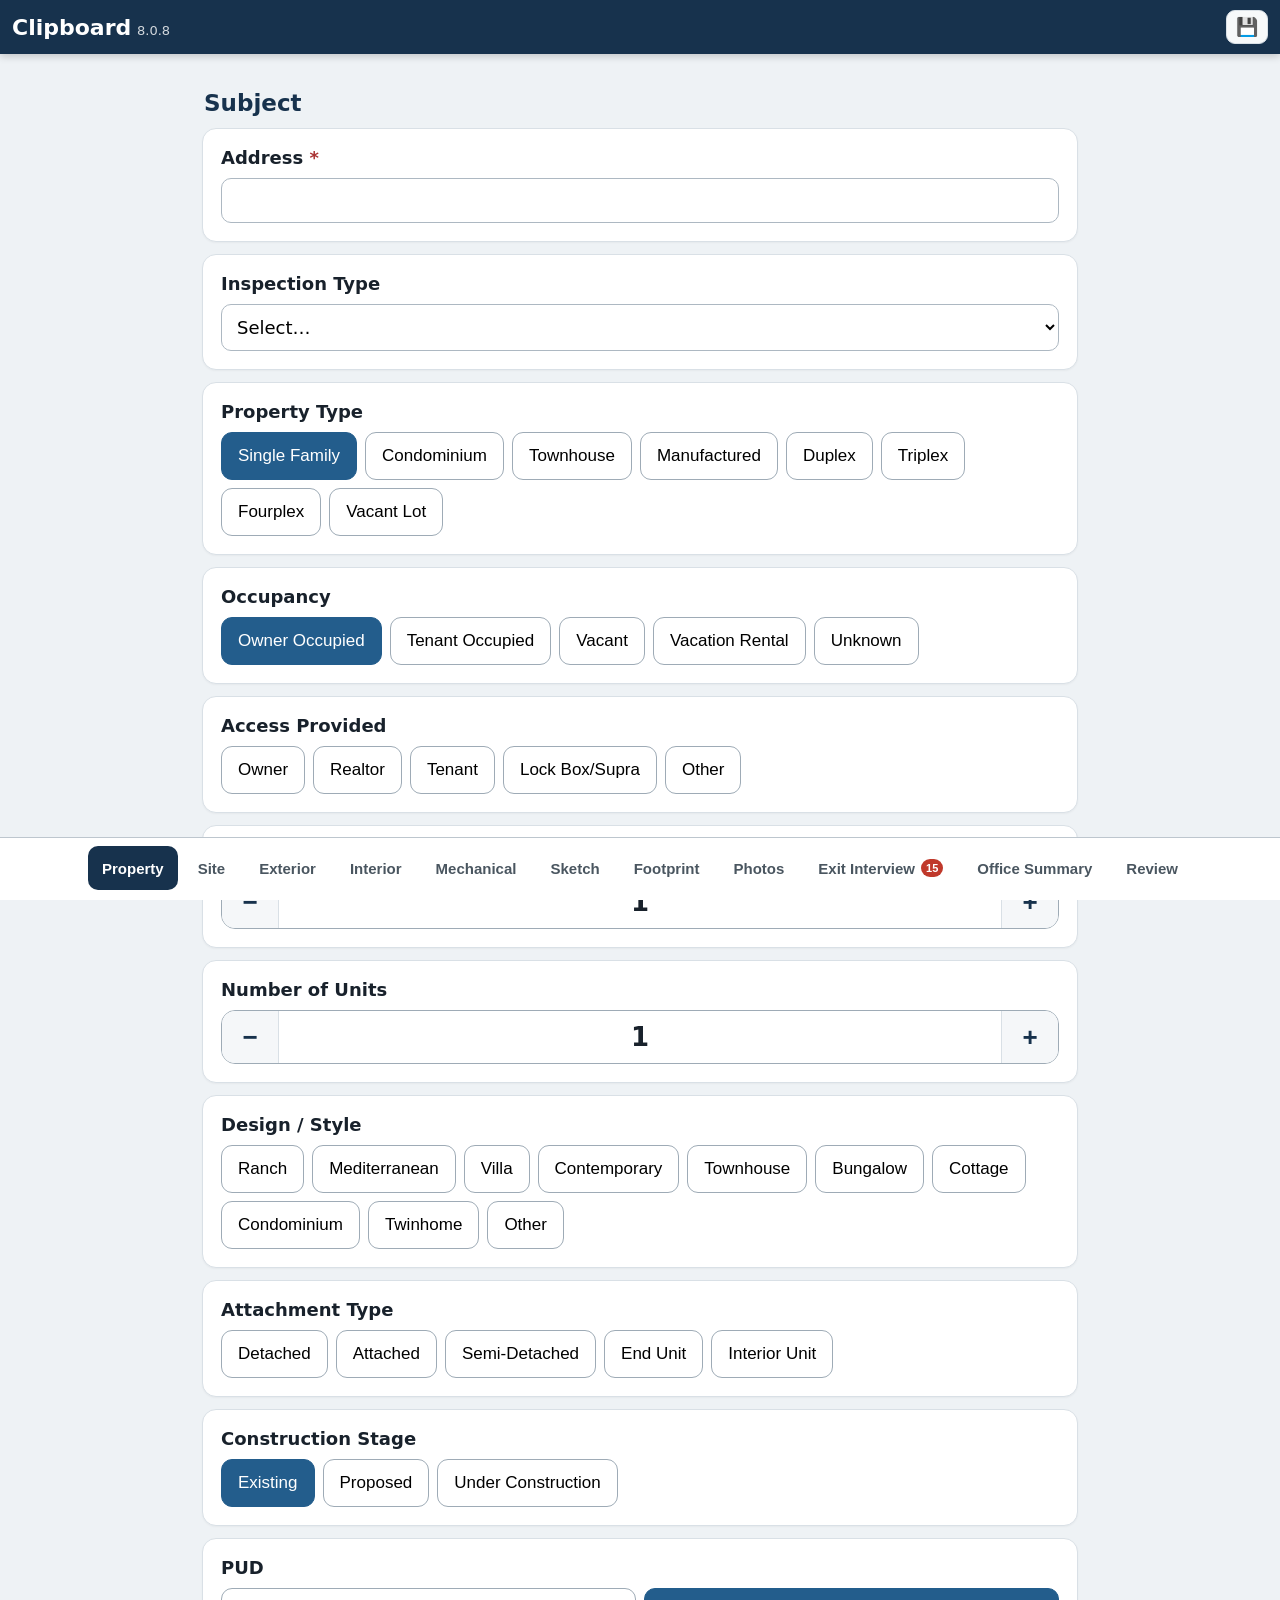
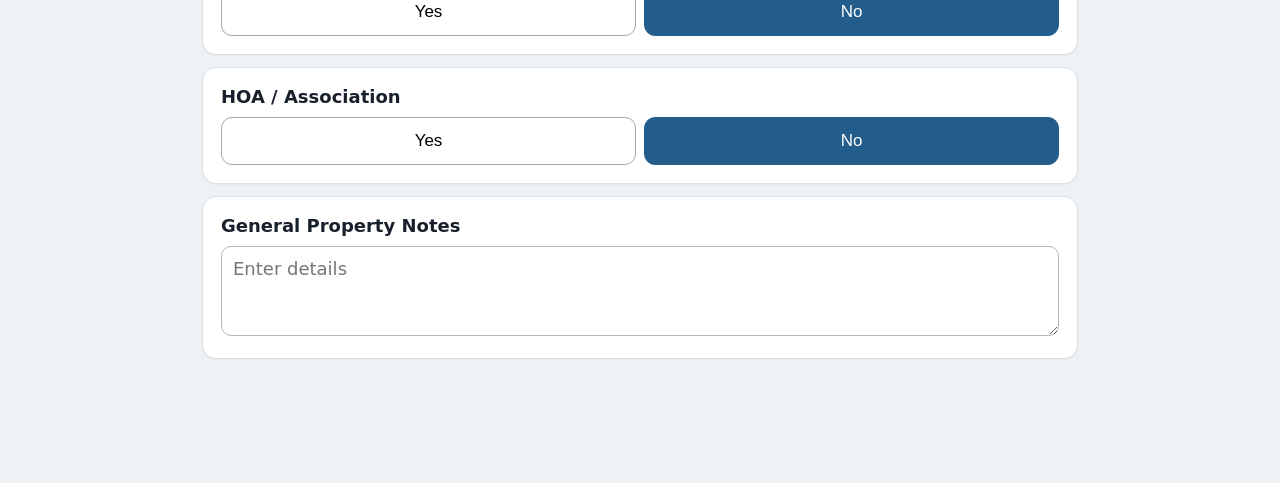
==== commit d5744299: "Add Footprint grid and hidden drawing-settings popover; bump to 8.0.8 Grid: renders in world-space t" ====
--- a/index.html
+++ b/index.html
@@ -1,4 +1,4 @@
-<!doctype html><html lang="en"><head><meta charset="utf-8"><meta name="viewport" content="width=device-width,initial-scale=1,maximum-scale=1,user-scalable=no,viewport-fit=cover"><title>Clipboard v8.0.7 Office Efficiency</title><link rel="manifest" href="manifest.json"><meta name="theme-color" content="#17324d"><style>
+<!doctype html><html lang="en"><head><meta charset="utf-8"><meta name="viewport" content="width=device-width,initial-scale=1,maximum-scale=1,user-scalable=no,viewport-fit=cover"><title>Clipboard v8.0.8 Office Efficiency</title><link rel="manifest" href="manifest.json"><meta name="theme-color" content="#17324d"><style>
 :root{--navy:#17324d;--blue:#235d8c;--ink:#18212b;--muted:#66727e;--line:#d9e0e6;--paper:#fff;--bg:#eef2f5;--warn:#fff3bf;--ok:#e6f4ea;--radius:14px}*{box-sizing:border-box}body{margin:0;background:var(--bg);color:var(--ink);font-family:system-ui,-apple-system,Segoe UI,Roboto,Arial,sans-serif;font-size:18px}header{position:sticky;top:0;z-index:20;background:var(--navy);color:#fff;padding:10px 12px;box-shadow:0 2px 8px #0003}.topline{display:flex;align-items:center;justify-content:space-between;gap:8px}.brand{font-weight:800;font-size:22px}.version{font-size:13px;opacity:.8}.counterbar[hidden]{display:none!important}.counterbar{display:flex;flex-wrap:wrap;gap:5px;margin-top:8px}.counterchip{flex:1 1 92px;min-width:0;background:#ffffff1c;border:1px solid #ffffff40;border-radius:10px;text-align:center;padding:5px 2px;font-size:12px}.counterchip b{display:block;font-size:21px}main{padding:12px 12px calc(112px + env(safe-area-inset-bottom));max-width:900px;margin:auto}.section-title{font-size:23px;margin:18px 2px 8px;color:var(--navy)}
 .field-section.section-highlight{background:var(--warn);border:1px solid #d7a900;border-radius:14px;padding:8px 10px 2px;margin:14px 0}
 .field-section.section-highlight .section-title{margin-top:2px}
@@ -13,6 +13,13 @@
 .dev-diag-row span{font-size:15px;font-weight:700;color:var(--ink);word-break:break-word}
 .dev-diag-true{color:#1d7a43}
 .dev-diag-false{color:#b42318}
+.fp-settings-card{max-width:340px}
+.fp-settings-title{display:block;font-size:18px;color:var(--navy);margin:0 0 12px}
+.fp-settings-row{display:flex;align-items:center;justify-content:space-between;gap:10px;margin:12px 0}
+.fp-settings-row>span{font-weight:700;color:var(--ink)}
+.fp-settings-toggle{display:flex;gap:6px;flex-wrap:wrap}
+.fp-toggle-btn{border:1.5px solid #8fa1b2;background:#fff;color:var(--navy);border-radius:9px;padding:7px 12px;font-weight:700;font-size:13px}
+.fp-toggle-btn.active{background:var(--navy);color:#fff;border-color:var(--navy)}
 .action.danger{background:#b42318}
 .photos-grid{display:grid;grid-template-columns:repeat(2,1fr);gap:10px;margin:10px 0}
 @media(min-width:700px){.photos-grid{grid-template-columns:repeat(3,1fr)}}
@@ -112,7 +119,7 @@
 .fp-stage{position:relative;height:70vh;min-height:520px;max-width:100%;border:2px solid #9eabb6;border-radius:12px;background:#fff;overflow:hidden;touch-action:none;overscroll-behavior:none;-webkit-user-select:none;user-select:none;-webkit-touch-callout:none}
 .fp-stage canvas{display:block;width:100%;height:100%;touch-action:none;-webkit-user-select:none;user-select:none;-webkit-touch-callout:none;cursor:crosshair}
 @media(max-width:480px){.fp-btn{font-size:20px;min-height:54px}.fp-btn span{font-size:11px}.fp-stage{height:60vh;min-height:420px}}
-</style></head><body><header><div class="topline"><div><span class="brand" id="brand">Clipboard</span> <span class="version" id="version"></span></div><button class="iconbtn" id="saveBtn" title="Save">💾</button></div><div class="counterbar" id="counterbar" hidden></div></header><main><div id="screen"></div></main><nav class="tabs" id="tabs"></nav><script src="app.js?v=8.0.7"></script><script>
+</style></head><body><header><div class="topline"><div><span class="brand" id="brand">Clipboard</span> <span class="version" id="version"></span></div><button class="iconbtn" id="saveBtn" title="Save">💾</button></div><div class="counterbar" id="counterbar" hidden></div></header><main><div id="screen"></div></main><nav class="tabs" id="tabs"></nav><script src="app.js?v=8.0.8"></script><script>
 if('serviceWorker' in navigator){
   var hadController=!!navigator.serviceWorker.controller;
   navigator.serviceWorker.addEventListener('controllerchange',function(){
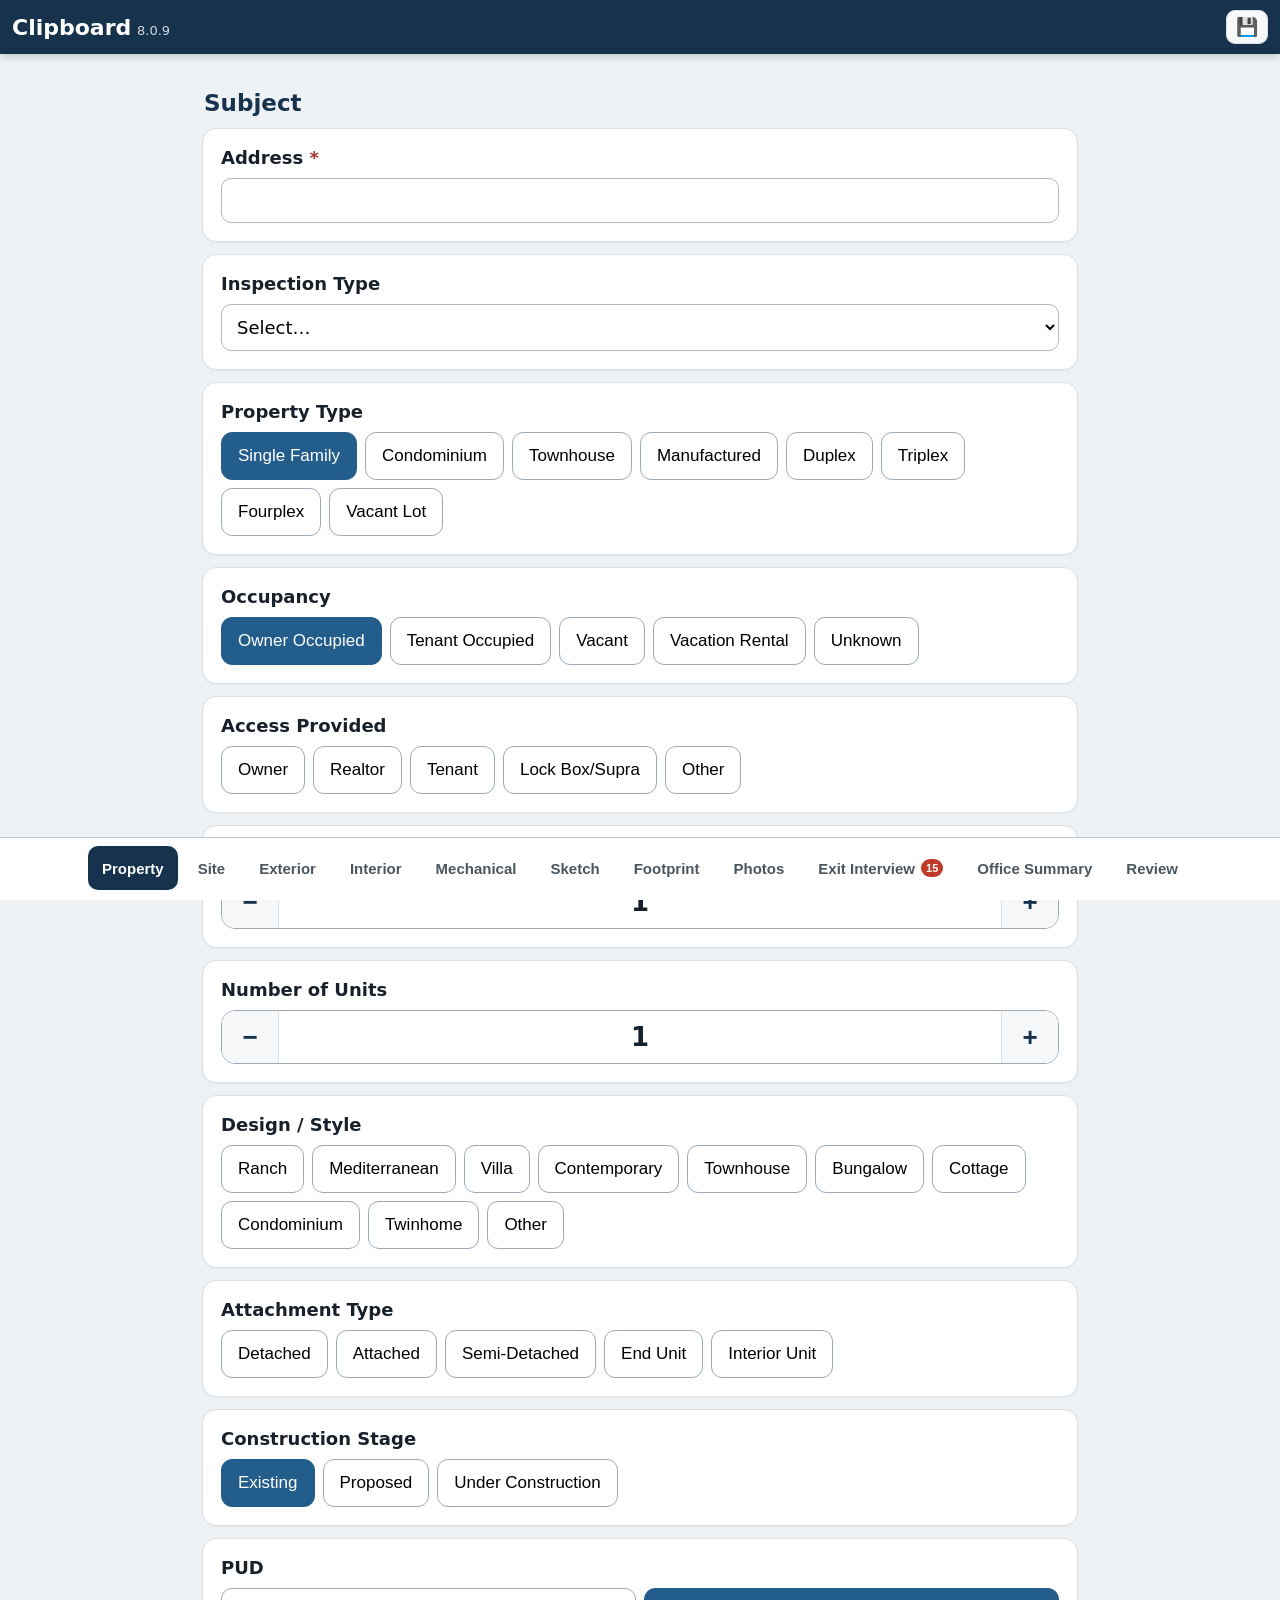
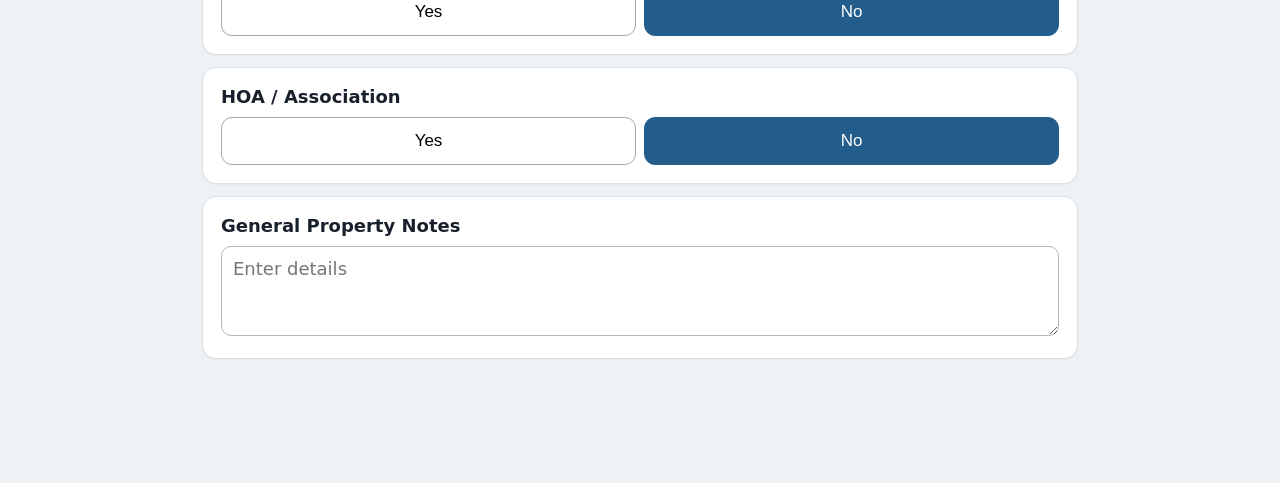
==== commit 0eb50a3c: "Fix field-button double-tap defect (FN-011); bump to 8.0.9 Root cause: field activation (revealing t" ====
--- a/index.html
+++ b/index.html
@@ -1,4 +1,4 @@
-<!doctype html><html lang="en"><head><meta charset="utf-8"><meta name="viewport" content="width=device-width,initial-scale=1,maximum-scale=1,user-scalable=no,viewport-fit=cover"><title>Clipboard v8.0.8 Office Efficiency</title><link rel="manifest" href="manifest.json"><meta name="theme-color" content="#17324d"><style>
+<!doctype html><html lang="en"><head><meta charset="utf-8"><meta name="viewport" content="width=device-width,initial-scale=1,maximum-scale=1,user-scalable=no,viewport-fit=cover"><title>Clipboard v8.0.9 Office Efficiency</title><link rel="manifest" href="manifest.json"><meta name="theme-color" content="#17324d"><style>
 :root{--navy:#17324d;--blue:#235d8c;--ink:#18212b;--muted:#66727e;--line:#d9e0e6;--paper:#fff;--bg:#eef2f5;--warn:#fff3bf;--ok:#e6f4ea;--radius:14px}*{box-sizing:border-box}body{margin:0;background:var(--bg);color:var(--ink);font-family:system-ui,-apple-system,Segoe UI,Roboto,Arial,sans-serif;font-size:18px}header{position:sticky;top:0;z-index:20;background:var(--navy);color:#fff;padding:10px 12px;box-shadow:0 2px 8px #0003}.topline{display:flex;align-items:center;justify-content:space-between;gap:8px}.brand{font-weight:800;font-size:22px}.version{font-size:13px;opacity:.8}.counterbar[hidden]{display:none!important}.counterbar{display:flex;flex-wrap:wrap;gap:5px;margin-top:8px}.counterchip{flex:1 1 92px;min-width:0;background:#ffffff1c;border:1px solid #ffffff40;border-radius:10px;text-align:center;padding:5px 2px;font-size:12px}.counterchip b{display:block;font-size:21px}main{padding:12px 12px calc(112px + env(safe-area-inset-bottom));max-width:900px;margin:auto}.section-title{font-size:23px;margin:18px 2px 8px;color:var(--navy)}
 .field-section.section-highlight{background:var(--warn);border:1px solid #d7a900;border-radius:14px;padding:8px 10px 2px;margin:14px 0}
 .field-section.section-highlight .section-title{margin-top:2px}
@@ -119,7 +119,7 @@
 .fp-stage{position:relative;height:70vh;min-height:520px;max-width:100%;border:2px solid #9eabb6;border-radius:12px;background:#fff;overflow:hidden;touch-action:none;overscroll-behavior:none;-webkit-user-select:none;user-select:none;-webkit-touch-callout:none}
 .fp-stage canvas{display:block;width:100%;height:100%;touch-action:none;-webkit-user-select:none;user-select:none;-webkit-touch-callout:none;cursor:crosshair}
 @media(max-width:480px){.fp-btn{font-size:20px;min-height:54px}.fp-btn span{font-size:11px}.fp-stage{height:60vh;min-height:420px}}
-</style></head><body><header><div class="topline"><div><span class="brand" id="brand">Clipboard</span> <span class="version" id="version"></span></div><button class="iconbtn" id="saveBtn" title="Save">💾</button></div><div class="counterbar" id="counterbar" hidden></div></header><main><div id="screen"></div></main><nav class="tabs" id="tabs"></nav><script src="app.js?v=8.0.8"></script><script>
+</style></head><body><header><div class="topline"><div><span class="brand" id="brand">Clipboard</span> <span class="version" id="version"></span></div><button class="iconbtn" id="saveBtn" title="Save">💾</button></div><div class="counterbar" id="counterbar" hidden></div></header><main><div id="screen"></div></main><nav class="tabs" id="tabs"></nav><script src="app.js?v=8.0.9"></script><script>
 if('serviceWorker' in navigator){
   var hadController=!!navigator.serviceWorker.controller;
   navigator.serviceWorker.addEventListener('controllerchange',function(){
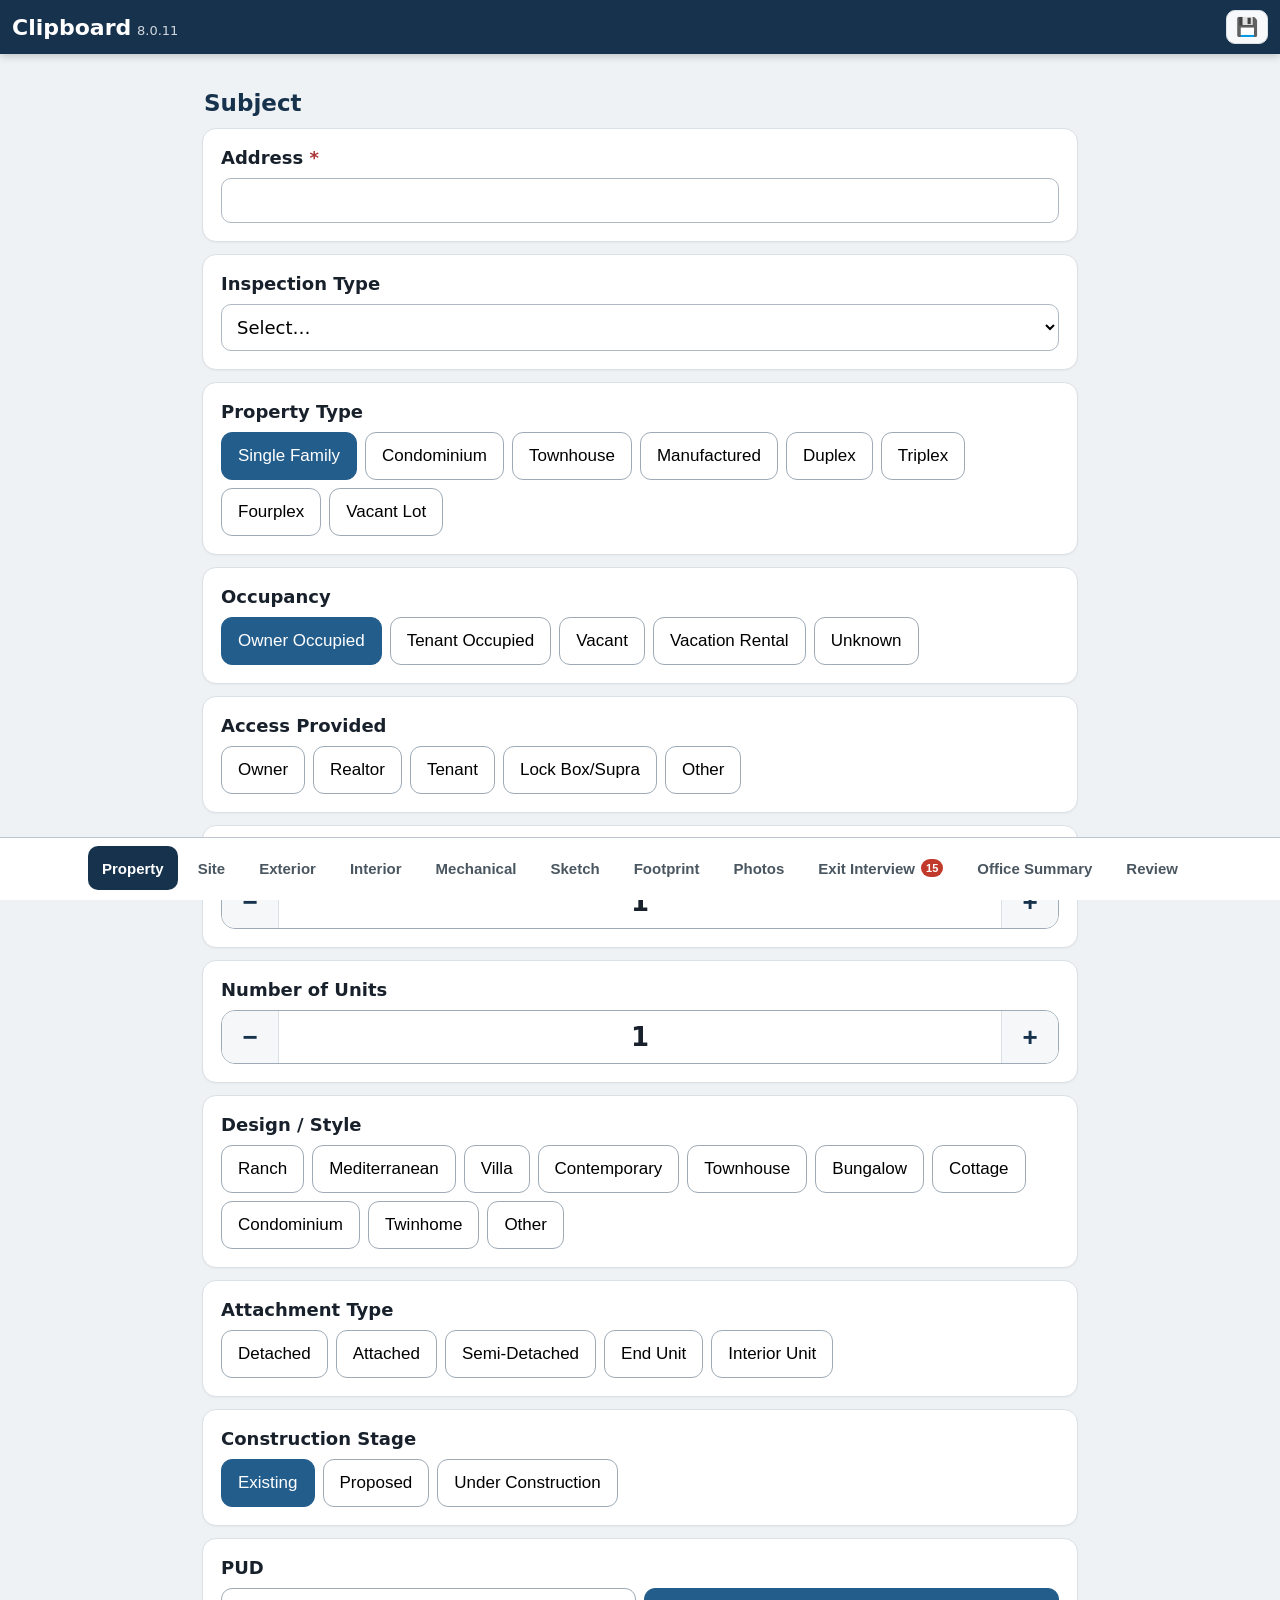
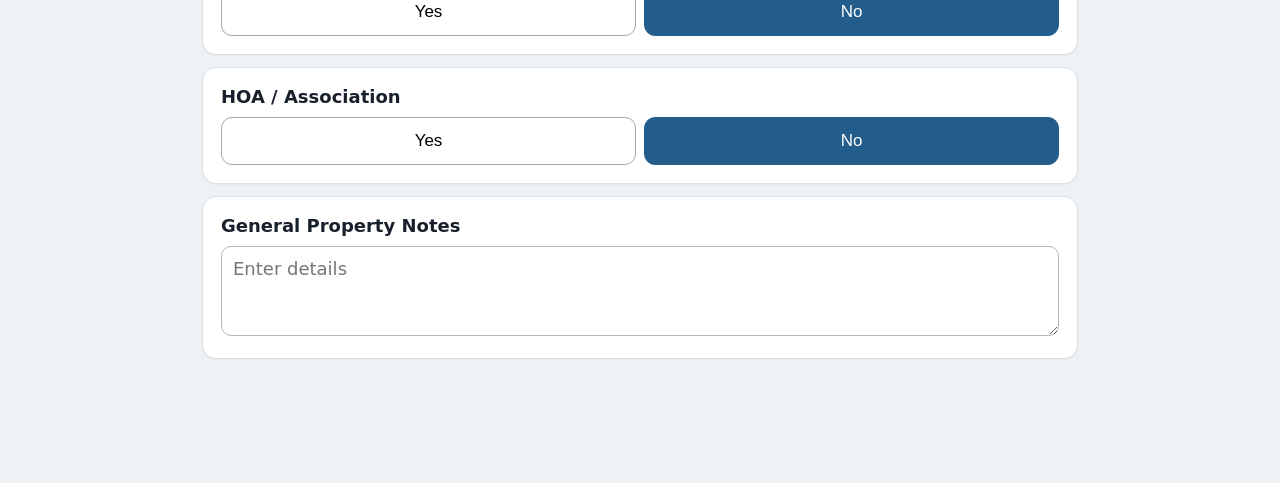
==== commit 1e00c474: "Add photo quick-label chips and "Street Scene" list value; bump to 8.0.11 Bundles two rounds that we" ====
--- a/index.html
+++ b/index.html
@@ -1,4 +1,4 @@
-<!doctype html><html lang="en"><head><meta charset="utf-8"><meta name="viewport" content="width=device-width,initial-scale=1,maximum-scale=1,user-scalable=no,viewport-fit=cover"><title>Clipboard v8.0.9 Office Efficiency</title><link rel="manifest" href="manifest.json"><meta name="theme-color" content="#17324d"><style>
+<!doctype html><html lang="en"><head><meta charset="utf-8"><meta name="viewport" content="width=device-width,initial-scale=1,maximum-scale=1,user-scalable=no,viewport-fit=cover"><title>Clipboard v8.0.11 Office Efficiency</title><link rel="manifest" href="manifest.json"><meta name="theme-color" content="#17324d"><style>
 :root{--navy:#17324d;--blue:#235d8c;--ink:#18212b;--muted:#66727e;--line:#d9e0e6;--paper:#fff;--bg:#eef2f5;--warn:#fff3bf;--ok:#e6f4ea;--radius:14px}*{box-sizing:border-box}body{margin:0;background:var(--bg);color:var(--ink);font-family:system-ui,-apple-system,Segoe UI,Roboto,Arial,sans-serif;font-size:18px}header{position:sticky;top:0;z-index:20;background:var(--navy);color:#fff;padding:10px 12px;box-shadow:0 2px 8px #0003}.topline{display:flex;align-items:center;justify-content:space-between;gap:8px}.brand{font-weight:800;font-size:22px}.version{font-size:13px;opacity:.8}.counterbar[hidden]{display:none!important}.counterbar{display:flex;flex-wrap:wrap;gap:5px;margin-top:8px}.counterchip{flex:1 1 92px;min-width:0;background:#ffffff1c;border:1px solid #ffffff40;border-radius:10px;text-align:center;padding:5px 2px;font-size:12px}.counterchip b{display:block;font-size:21px}main{padding:12px 12px calc(112px + env(safe-area-inset-bottom));max-width:900px;margin:auto}.section-title{font-size:23px;margin:18px 2px 8px;color:var(--navy)}
 .field-section.section-highlight{background:var(--warn);border:1px solid #d7a900;border-radius:14px;padding:8px 10px 2px;margin:14px 0}
 .field-section.section-highlight .section-title{margin-top:2px}
@@ -38,6 +38,9 @@
 .pe-field textarea{min-height:60px}
 .pe-actions{display:flex;gap:8px;margin-top:10px}
 .pe-actions .action{flex:1;text-align:center}
+.pe-chip-row{display:flex;flex-wrap:wrap;gap:6px;margin:2px 0 10px}
+.pe-chip{border:1.5px solid #8fa1b2;background:#fff;color:var(--navy);border-radius:999px;padding:6px 12px;font-size:13px;font-weight:700}
+.pe-chip.active{background:var(--navy);color:#fff;border-color:var(--navy)}
 .photo-fullscreen-backdrop{position:fixed;inset:0;background:#000;z-index:2100;display:flex;align-items:center;justify-content:center;padding:10px}
 .photo-fullscreen-backdrop img{max-width:100%;max-height:100%;object-fit:contain}
 .sketch-card{background:#fff;border:1px solid var(--line);border-radius:var(--radius);padding:12px}.sketch-toolbar{display:flex;flex-wrap:wrap;gap:8px;margin-bottom:9px}.sketch-stage{height:58vh;min-height:500px;overflow:hidden;position:relative;border:2px solid #9eabb6;border-radius:12px;background-color:#fff;background-image:linear-gradient(#dfe5ea 1px,transparent 1px),linear-gradient(90deg,#dfe5ea 1px,transparent 1px);background-size:25px 25px;touch-action:none}.sketch-viewport{position:absolute;inset:0;transform-origin:0 0}.sketch-background{position:absolute;left:0;top:0;width:100%;height:100%;object-fit:contain;opacity:.45;pointer-events:none}.sketch-stage canvas{position:absolute;left:0;top:0;width:100%;height:100%;touch-action:none}.sketch-status{padding-top:8px}.sketch-toolbar .choice.selected{background:var(--blue);color:#fff}
@@ -119,7 +122,7 @@
 .fp-stage{position:relative;height:70vh;min-height:520px;max-width:100%;border:2px solid #9eabb6;border-radius:12px;background:#fff;overflow:hidden;touch-action:none;overscroll-behavior:none;-webkit-user-select:none;user-select:none;-webkit-touch-callout:none}
 .fp-stage canvas{display:block;width:100%;height:100%;touch-action:none;-webkit-user-select:none;user-select:none;-webkit-touch-callout:none;cursor:crosshair}
 @media(max-width:480px){.fp-btn{font-size:20px;min-height:54px}.fp-btn span{font-size:11px}.fp-stage{height:60vh;min-height:420px}}
-</style></head><body><header><div class="topline"><div><span class="brand" id="brand">Clipboard</span> <span class="version" id="version"></span></div><button class="iconbtn" id="saveBtn" title="Save">💾</button></div><div class="counterbar" id="counterbar" hidden></div></header><main><div id="screen"></div></main><nav class="tabs" id="tabs"></nav><script src="app.js?v=8.0.9"></script><script>
+</style></head><body><header><div class="topline"><div><span class="brand" id="brand">Clipboard</span> <span class="version" id="version"></span></div><button class="iconbtn" id="saveBtn" title="Save">💾</button></div><div class="counterbar" id="counterbar" hidden></div></header><main><div id="screen"></div></main><nav class="tabs" id="tabs"></nav><script src="app.js?v=8.0.11"></script><script>
 if('serviceWorker' in navigator){
   var hadController=!!navigator.serviceWorker.controller;
   navigator.serviceWorker.addEventListener('controllerchange',function(){
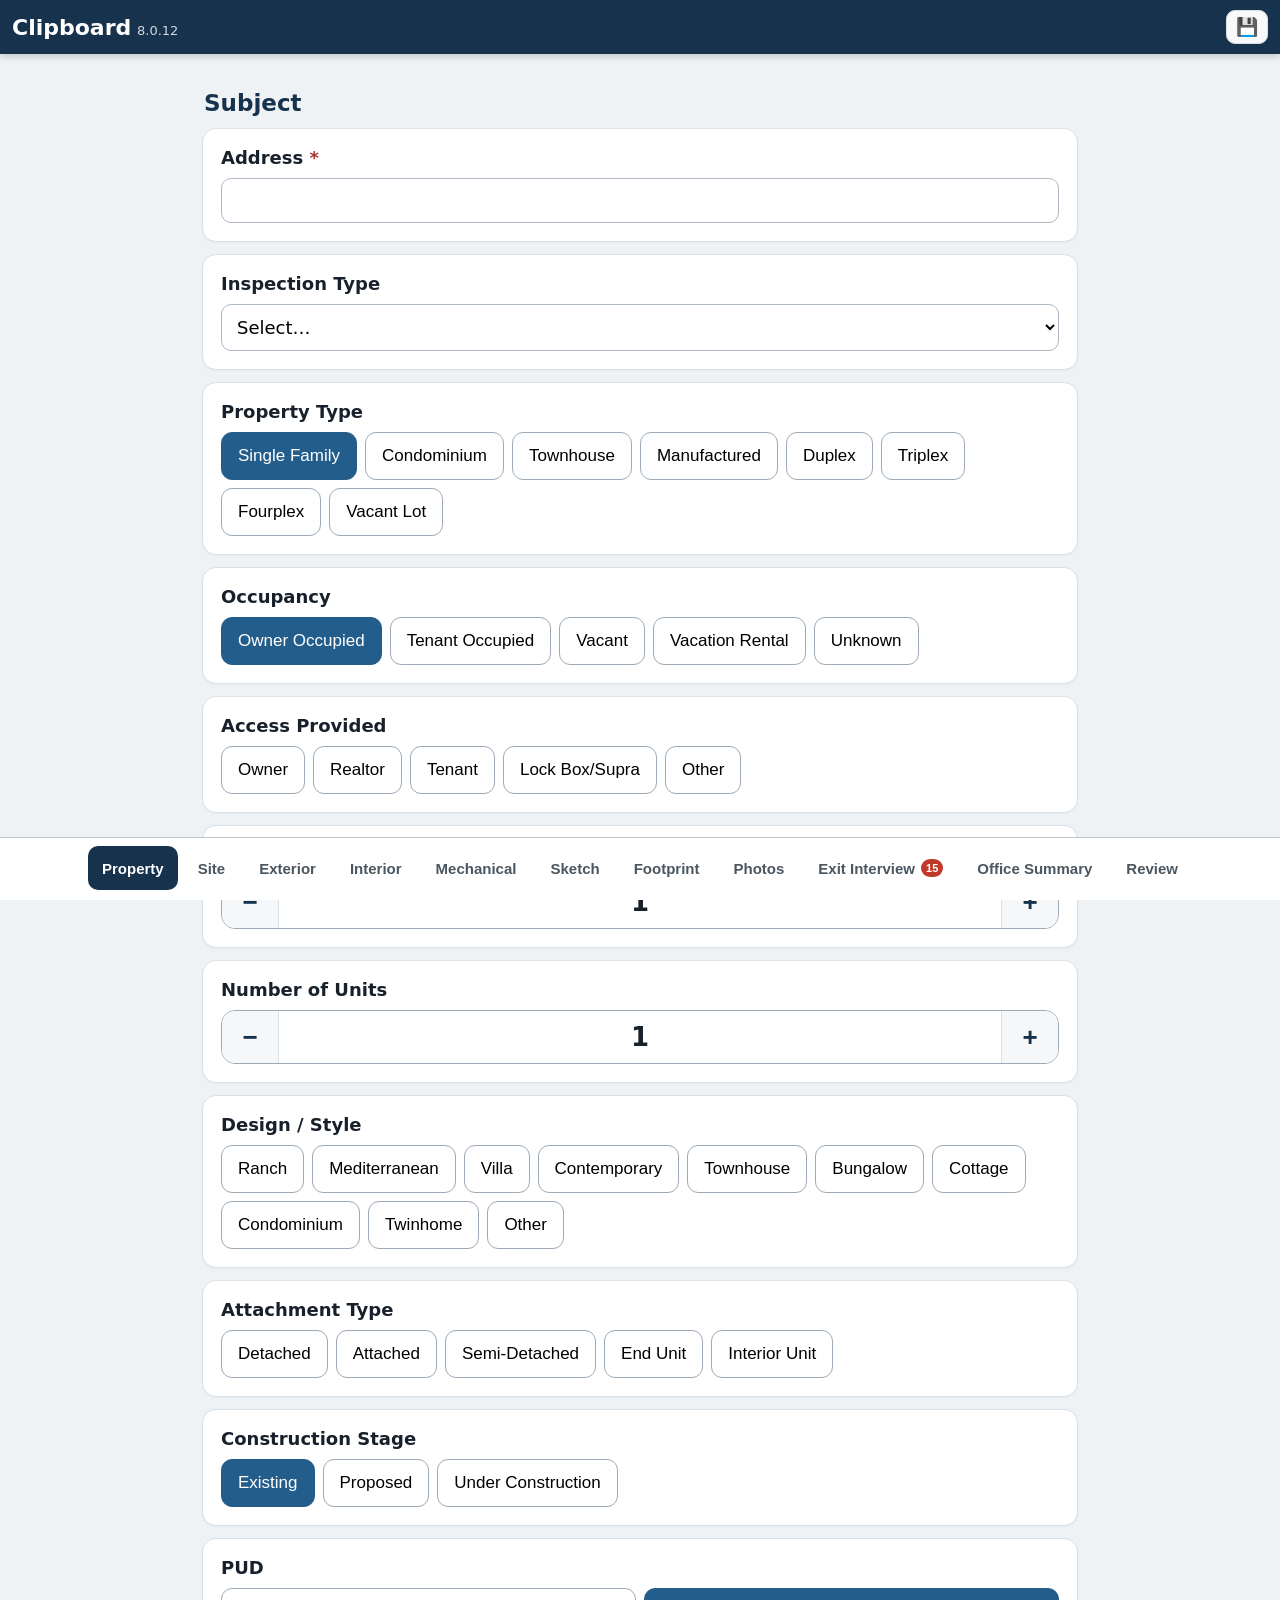
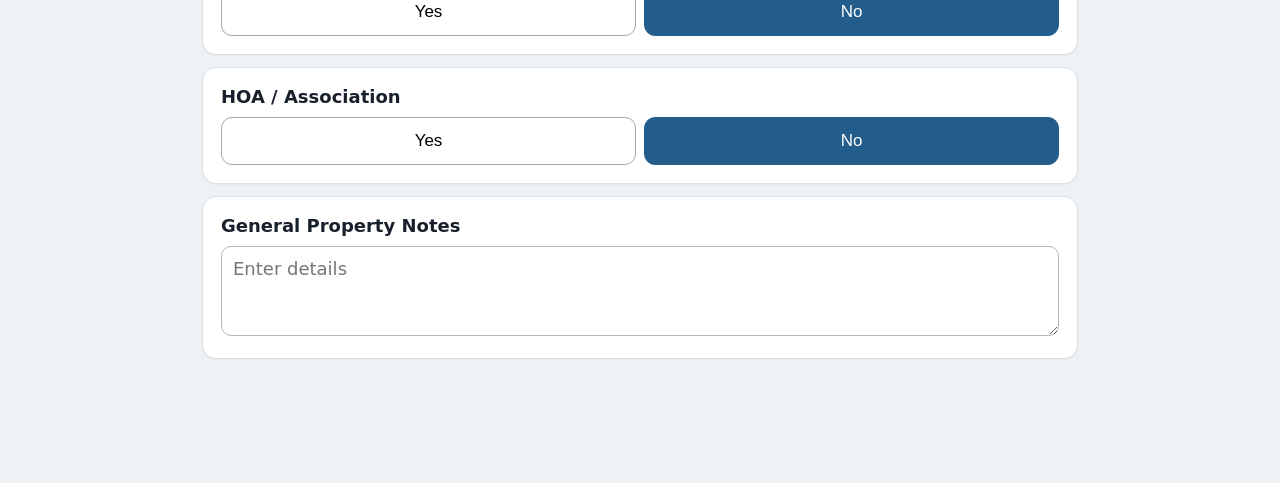
==== commit 91404913: "Compact two-column PDF/print layout for Office Summary; bump to 8.0.12 Switches the print CSS for st" ====
--- a/index.html
+++ b/index.html
@@ -1,4 +1,4 @@
-<!doctype html><html lang="en"><head><meta charset="utf-8"><meta name="viewport" content="width=device-width,initial-scale=1,maximum-scale=1,user-scalable=no,viewport-fit=cover"><title>Clipboard v8.0.11 Office Efficiency</title><link rel="manifest" href="manifest.json"><meta name="theme-color" content="#17324d"><style>
+<!doctype html><html lang="en"><head><meta charset="utf-8"><meta name="viewport" content="width=device-width,initial-scale=1,maximum-scale=1,user-scalable=no,viewport-fit=cover"><title>Clipboard v8.0.12 Office Efficiency</title><link rel="manifest" href="manifest.json"><meta name="theme-color" content="#17324d"><style>
 :root{--navy:#17324d;--blue:#235d8c;--ink:#18212b;--muted:#66727e;--line:#d9e0e6;--paper:#fff;--bg:#eef2f5;--warn:#fff3bf;--ok:#e6f4ea;--radius:14px}*{box-sizing:border-box}body{margin:0;background:var(--bg);color:var(--ink);font-family:system-ui,-apple-system,Segoe UI,Roboto,Arial,sans-serif;font-size:18px}header{position:sticky;top:0;z-index:20;background:var(--navy);color:#fff;padding:10px 12px;box-shadow:0 2px 8px #0003}.topline{display:flex;align-items:center;justify-content:space-between;gap:8px}.brand{font-weight:800;font-size:22px}.version{font-size:13px;opacity:.8}.counterbar[hidden]{display:none!important}.counterbar{display:flex;flex-wrap:wrap;gap:5px;margin-top:8px}.counterchip{flex:1 1 92px;min-width:0;background:#ffffff1c;border:1px solid #ffffff40;border-radius:10px;text-align:center;padding:5px 2px;font-size:12px}.counterchip b{display:block;font-size:21px}main{padding:12px 12px calc(112px + env(safe-area-inset-bottom));max-width:900px;margin:auto}.section-title{font-size:23px;margin:18px 2px 8px;color:var(--navy)}
 .field-section.section-highlight{background:var(--warn);border:1px solid #d7a900;border-radius:14px;padding:8px 10px 2px;margin:14px 0}
 .field-section.section-highlight .section-title{margin-top:2px}
@@ -83,18 +83,18 @@
 body{background:#fff;font-size:9.5pt;color:#000}
 main{padding:0;max-width:none}
 .office-stats{grid-template-columns:repeat(4,1fr);gap:4px;margin:6px 0}
-.office-stats>div{box-shadow:none;padding:5px;border-radius:6px;break-inside:avoid}
+.office-stats>div{box-shadow:none;border:0;background:none;padding:3px 0;border-radius:0;break-inside:avoid}
 .office-stats b{font-size:14pt}
 .office-stats span{font-size:8pt}
 .office-section{box-shadow:none;border:0;border-radius:0;padding:0;margin:8px 0}
 .office-section h3{font-size:12pt;margin:0 0 3px;padding-bottom:2px;break-after:avoid}
-.office-rows{column-count:2;column-gap:22px}
-.office-row{break-inside:avoid;padding:2px 0;font-size:9.5pt}
+.office-rows{display:grid;grid-template-columns:1fr 1fr;gap:1px 22px;align-items:start}
+.office-row{break-inside:avoid;padding:2px 0;font-size:9.5pt;border-bottom:0}
 .office-row b{font-size:9.5pt}
 .office-row span,.office-row small{font-size:9pt}
-.office-row.has-note,.office-row.wide{column-span:all}
-.office-alert{padding:6px;margin:6px 0;font-size:9pt;break-inside:avoid}
-.follow-line{padding:3px 0;font-size:9.5pt;break-inside:avoid}
+.office-row.wide{grid-column:1/-1}
+.office-alert{background:none;border:0;border-left:3px solid #dfb83c;border-radius:0;padding:2px 0 2px 8px;margin:6px 0;font-size:9pt;break-inside:avoid}
+.follow-line{padding:3px 0;font-size:9.5pt;break-inside:avoid;border-bottom:0}
 .print-sketch-section{display:block}
 .print-photo-section{display:block}
 .print-sketch-block{break-inside:avoid;margin:8px 0}
@@ -122,7 +122,7 @@
 .fp-stage{position:relative;height:70vh;min-height:520px;max-width:100%;border:2px solid #9eabb6;border-radius:12px;background:#fff;overflow:hidden;touch-action:none;overscroll-behavior:none;-webkit-user-select:none;user-select:none;-webkit-touch-callout:none}
 .fp-stage canvas{display:block;width:100%;height:100%;touch-action:none;-webkit-user-select:none;user-select:none;-webkit-touch-callout:none;cursor:crosshair}
 @media(max-width:480px){.fp-btn{font-size:20px;min-height:54px}.fp-btn span{font-size:11px}.fp-stage{height:60vh;min-height:420px}}
-</style></head><body><header><div class="topline"><div><span class="brand" id="brand">Clipboard</span> <span class="version" id="version"></span></div><button class="iconbtn" id="saveBtn" title="Save">💾</button></div><div class="counterbar" id="counterbar" hidden></div></header><main><div id="screen"></div></main><nav class="tabs" id="tabs"></nav><script src="app.js?v=8.0.11"></script><script>
+</style></head><body><header><div class="topline"><div><span class="brand" id="brand">Clipboard</span> <span class="version" id="version"></span></div><button class="iconbtn" id="saveBtn" title="Save">💾</button></div><div class="counterbar" id="counterbar" hidden></div></header><main><div id="screen"></div></main><nav class="tabs" id="tabs"></nav><script src="app.js?v=8.0.12"></script><script>
 if('serviceWorker' in navigator){
   var hadController=!!navigator.serviceWorker.controller;
   navigator.serviceWorker.addEventListener('controllerchange',function(){
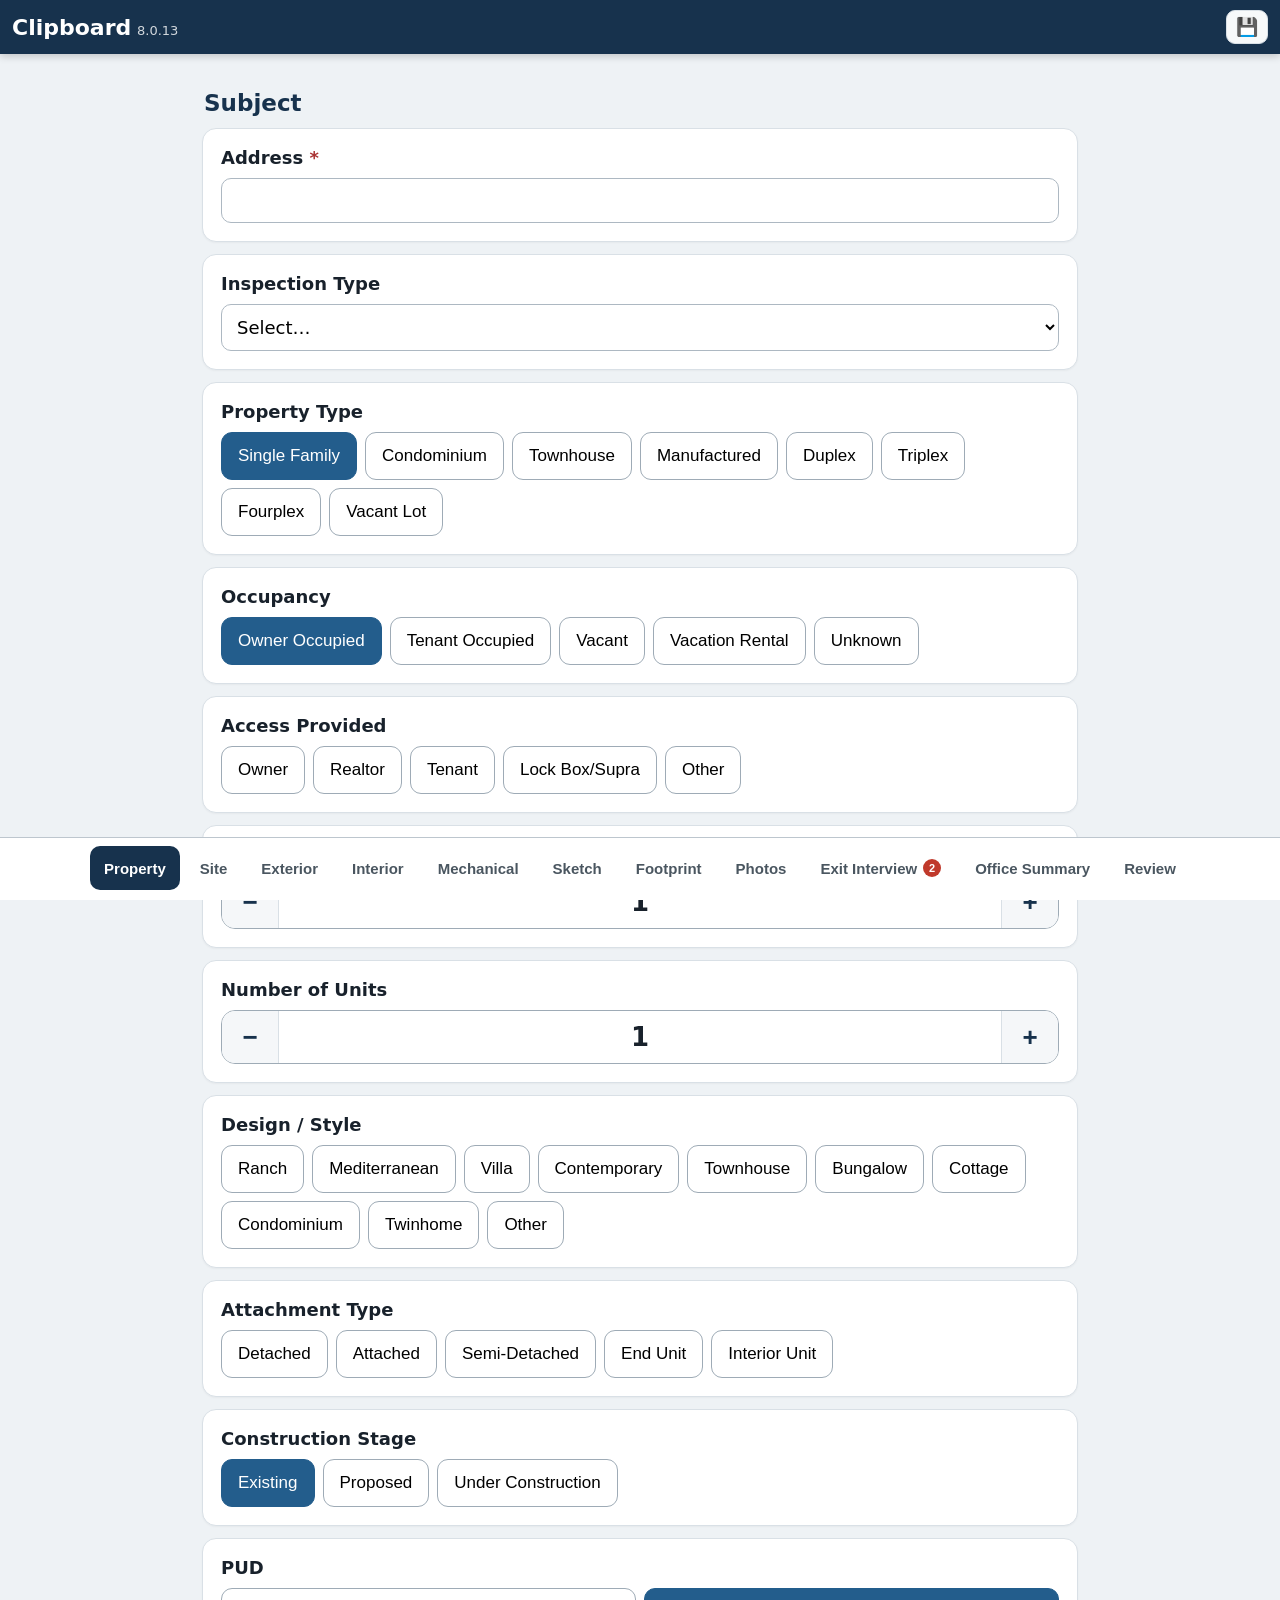
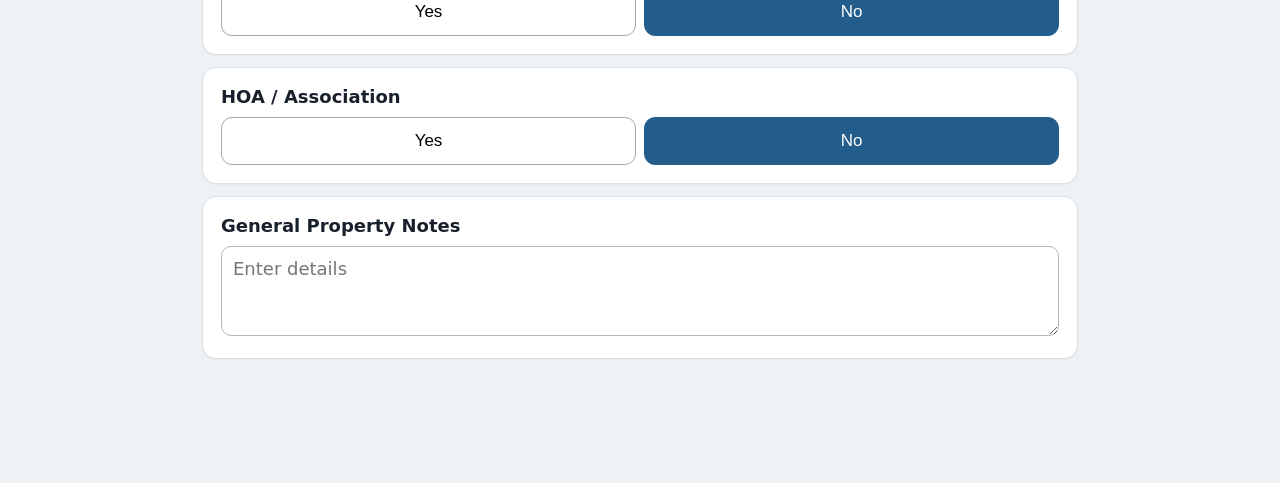
==== commit bf494d9f: "Add Exit Interview quick resolution (Disregard/Unable to Verify); bump to 8.0.13 Lets an appraiser c" ====
--- a/index.html
+++ b/index.html
@@ -1,4 +1,4 @@
-<!doctype html><html lang="en"><head><meta charset="utf-8"><meta name="viewport" content="width=device-width,initial-scale=1,maximum-scale=1,user-scalable=no,viewport-fit=cover"><title>Clipboard v8.0.12 Office Efficiency</title><link rel="manifest" href="manifest.json"><meta name="theme-color" content="#17324d"><style>
+<!doctype html><html lang="en"><head><meta charset="utf-8"><meta name="viewport" content="width=device-width,initial-scale=1,maximum-scale=1,user-scalable=no,viewport-fit=cover"><title>Clipboard v8.0.13 Office Efficiency</title><link rel="manifest" href="manifest.json"><meta name="theme-color" content="#17324d"><style>
 :root{--navy:#17324d;--blue:#235d8c;--ink:#18212b;--muted:#66727e;--line:#d9e0e6;--paper:#fff;--bg:#eef2f5;--warn:#fff3bf;--ok:#e6f4ea;--radius:14px}*{box-sizing:border-box}body{margin:0;background:var(--bg);color:var(--ink);font-family:system-ui,-apple-system,Segoe UI,Roboto,Arial,sans-serif;font-size:18px}header{position:sticky;top:0;z-index:20;background:var(--navy);color:#fff;padding:10px 12px;box-shadow:0 2px 8px #0003}.topline{display:flex;align-items:center;justify-content:space-between;gap:8px}.brand{font-weight:800;font-size:22px}.version{font-size:13px;opacity:.8}.counterbar[hidden]{display:none!important}.counterbar{display:flex;flex-wrap:wrap;gap:5px;margin-top:8px}.counterchip{flex:1 1 92px;min-width:0;background:#ffffff1c;border:1px solid #ffffff40;border-radius:10px;text-align:center;padding:5px 2px;font-size:12px}.counterchip b{display:block;font-size:21px}main{padding:12px 12px calc(112px + env(safe-area-inset-bottom));max-width:900px;margin:auto}.section-title{font-size:23px;margin:18px 2px 8px;color:var(--navy)}
 .field-section.section-highlight{background:var(--warn);border:1px solid #d7a900;border-radius:14px;padding:8px 10px 2px;margin:14px 0}
 .field-section.section-highlight .section-title{margin-top:2px}
@@ -107,6 +107,8 @@
 .print-photo img{width:100%;height:auto;display:block;border-radius:4px}
 .print-photo-caption{font-size:9pt;color:#333;margin-top:2px}
 }
+/* Exit Interview quick resolution -- Disregard / Unable to Verify / Reopen */
+.follow-status-tag{display:inline-block;margin-left:8px;padding:2px 8px;border-radius:999px;background:var(--ok);color:var(--navy);font-size:11px;font-weight:800;letter-spacing:.03em;vertical-align:middle}.follow-resolve-row{display:flex;gap:8px;flex-wrap:wrap;margin:4px 0 2px}.follow-resolve-btn{flex:1 1 130px;min-height:44px;border-radius:10px;padding:8px 12px;font-weight:750;font-size:14px}.follow-resolve-btn.disregard{border:1.5px solid #2f7a4d;background:var(--ok);color:#1d5c37}.follow-resolve-btn.unable{border:1.5px solid #8fa1b2;background:#fff;color:var(--navy)}.follow-resolved-wrap{margin:14px 0}.follow-resolved-toggle{width:100%;min-height:44px;border-radius:10px;padding:10px 14px;font-weight:750;background:#fff;color:var(--navy);border:1px solid var(--navy);text-align:left}.follow-resolved-toggle::after{content:'▾';float:right}.follow-resolved-toggle.open::after{content:'▴'}.follow-resolved-list[hidden]{display:none}.follow-resolved-list{display:flex;flex-direction:column;gap:6px;margin-top:8px}.follow-resolved-item{display:flex;align-items:center;gap:8px;background:#fff;border:1px solid var(--line);border-radius:12px;padding:8px 12px}.follow-resolved-mark{font-weight:800;color:var(--muted);width:18px;text-align:center;flex:none}.follow-resolved-name{flex:1;font-weight:700;color:var(--navy)}.follow-resolved-status{font-size:13px;color:var(--muted)}.follow-reopen-btn{flex:none;min-height:44px;padding:6px 14px;border-radius:999px;border:1px solid var(--navy);background:#fff;color:var(--navy);font-weight:700;font-size:13px}
 /* Footprint — Stage 1 isolated prototype. Separate class namespace (.fp-*); does not
    reuse or override any .fs-*/.sketch-* rule above, so the current Sketch tab is
    unaffected. */
@@ -122,7 +124,7 @@
 .fp-stage{position:relative;height:70vh;min-height:520px;max-width:100%;border:2px solid #9eabb6;border-radius:12px;background:#fff;overflow:hidden;touch-action:none;overscroll-behavior:none;-webkit-user-select:none;user-select:none;-webkit-touch-callout:none}
 .fp-stage canvas{display:block;width:100%;height:100%;touch-action:none;-webkit-user-select:none;user-select:none;-webkit-touch-callout:none;cursor:crosshair}
 @media(max-width:480px){.fp-btn{font-size:20px;min-height:54px}.fp-btn span{font-size:11px}.fp-stage{height:60vh;min-height:420px}}
-</style></head><body><header><div class="topline"><div><span class="brand" id="brand">Clipboard</span> <span class="version" id="version"></span></div><button class="iconbtn" id="saveBtn" title="Save">💾</button></div><div class="counterbar" id="counterbar" hidden></div></header><main><div id="screen"></div></main><nav class="tabs" id="tabs"></nav><script src="app.js?v=8.0.12"></script><script>
+</style></head><body><header><div class="topline"><div><span class="brand" id="brand">Clipboard</span> <span class="version" id="version"></span></div><button class="iconbtn" id="saveBtn" title="Save">💾</button></div><div class="counterbar" id="counterbar" hidden></div></header><main><div id="screen"></div></main><nav class="tabs" id="tabs"></nav><script src="app.js?v=8.0.13"></script><script>
 if('serviceWorker' in navigator){
   var hadController=!!navigator.serviceWorker.controller;
   navigator.serviceWorker.addEventListener('controllerchange',function(){
